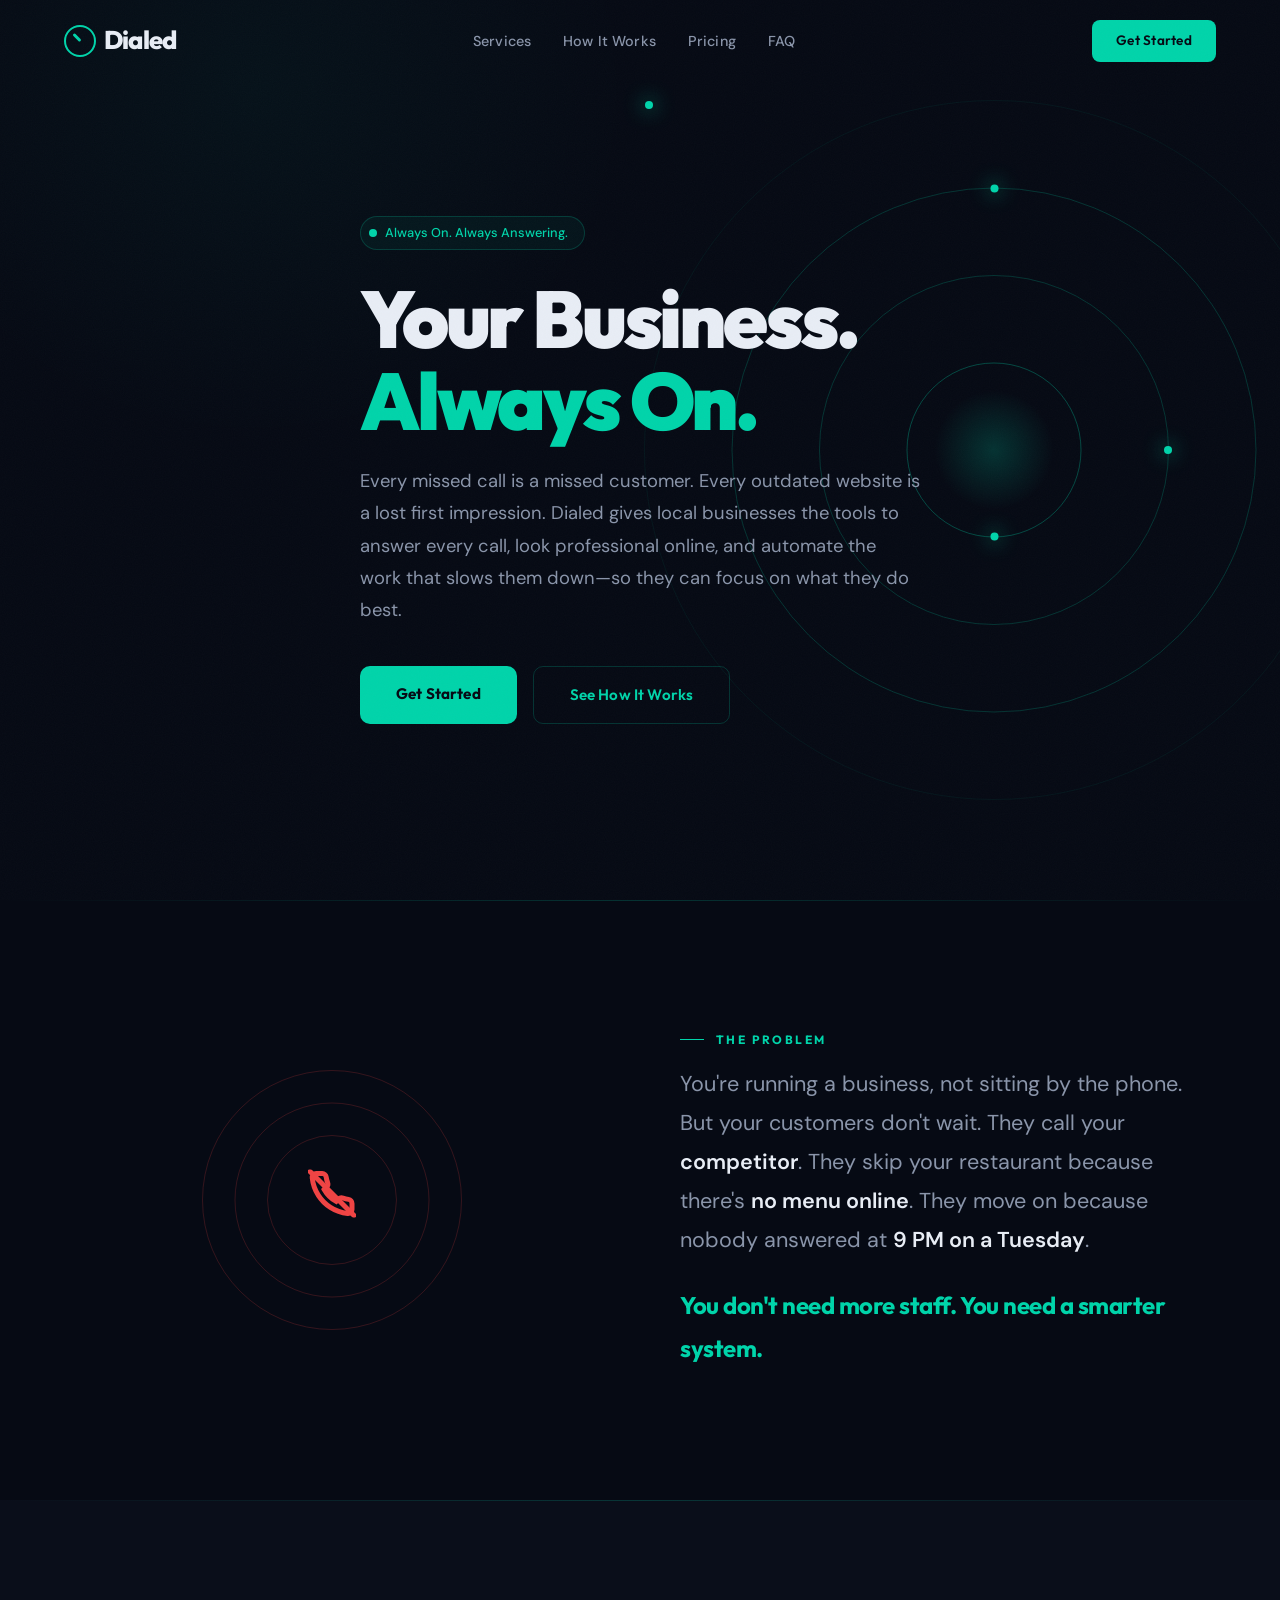
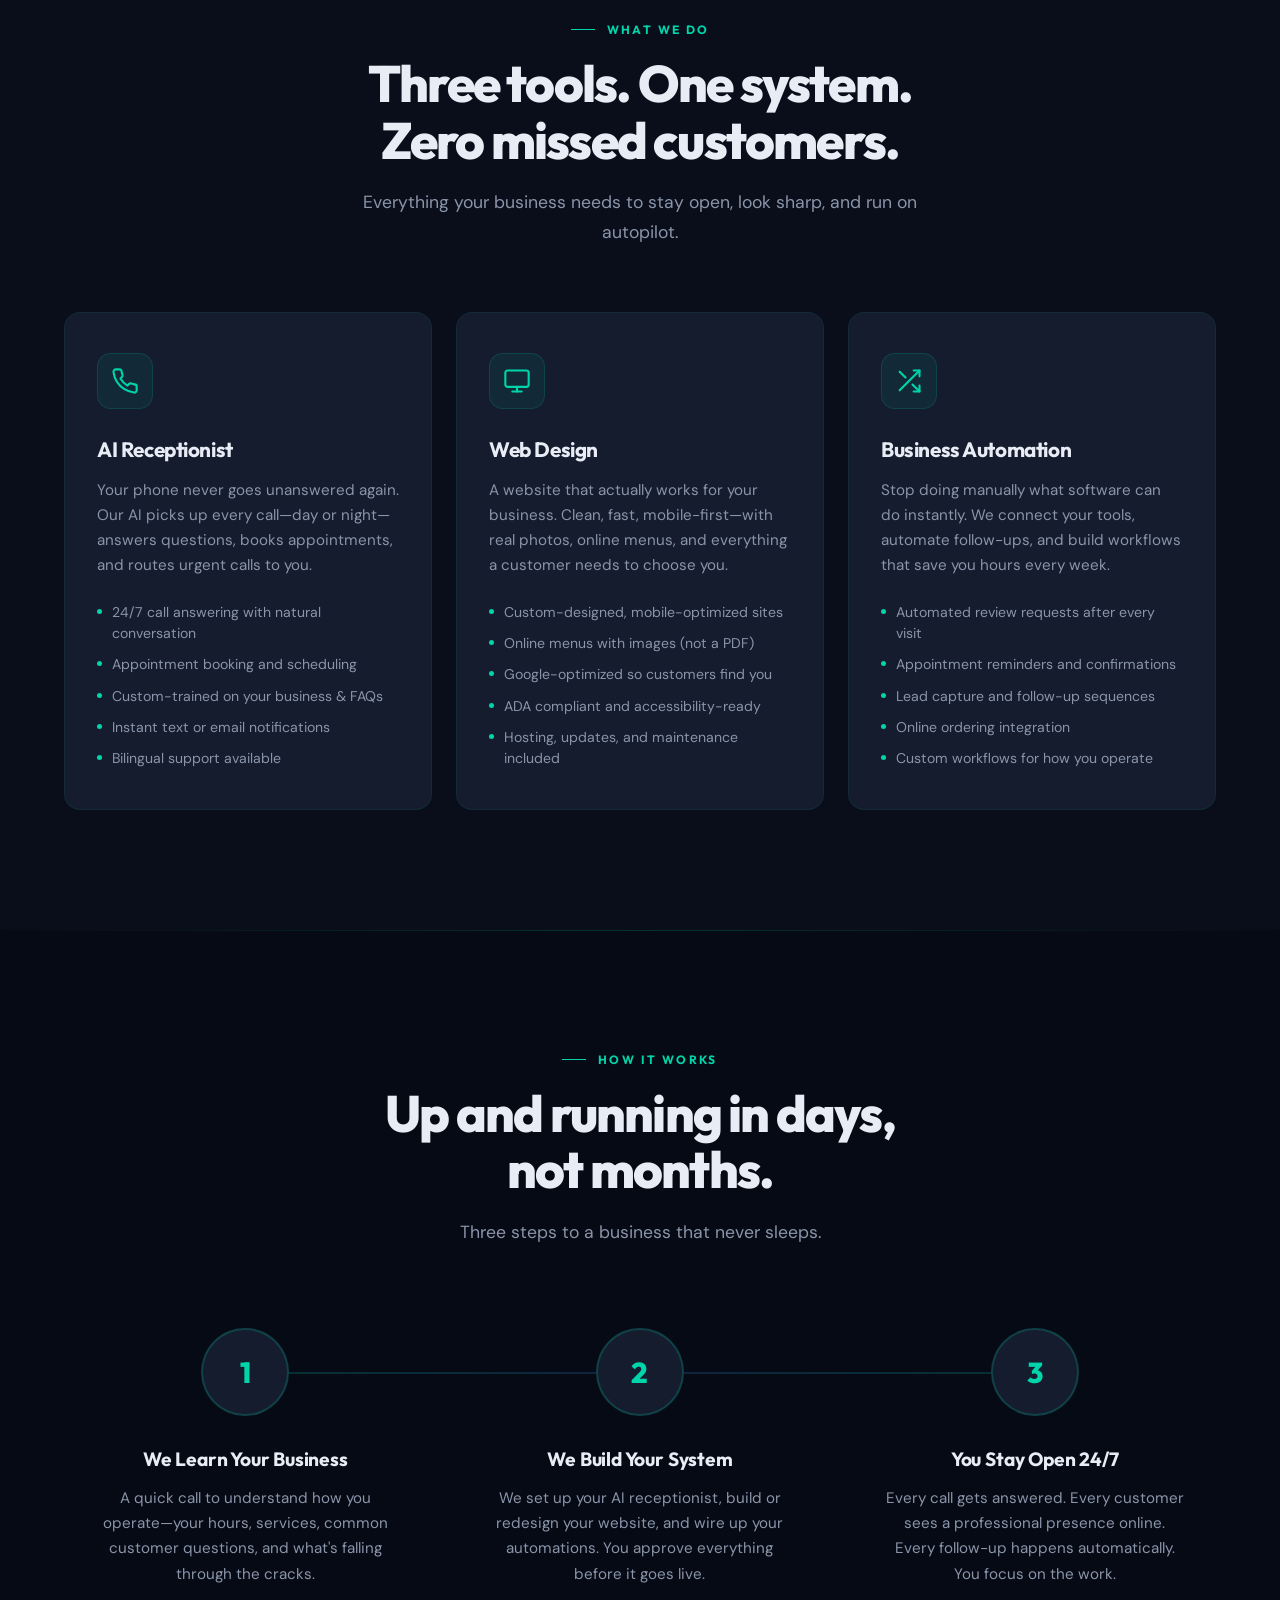
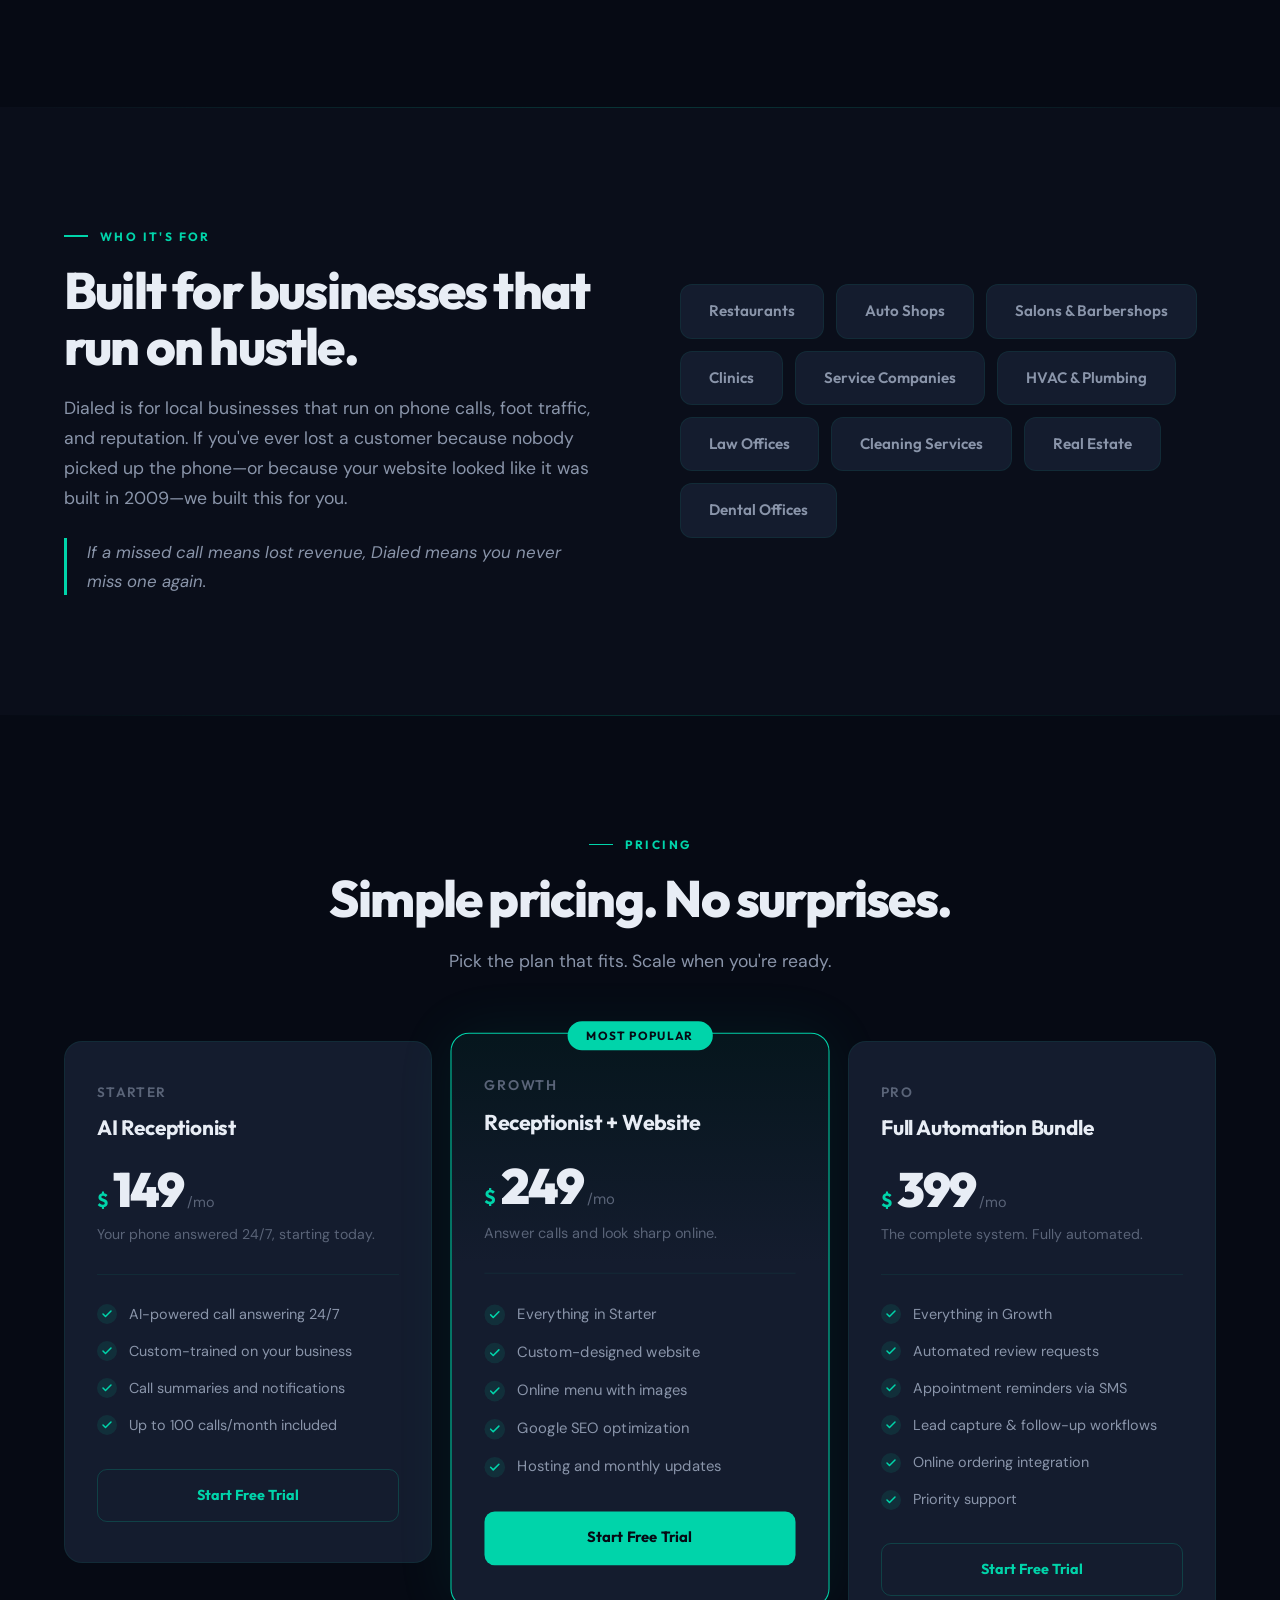
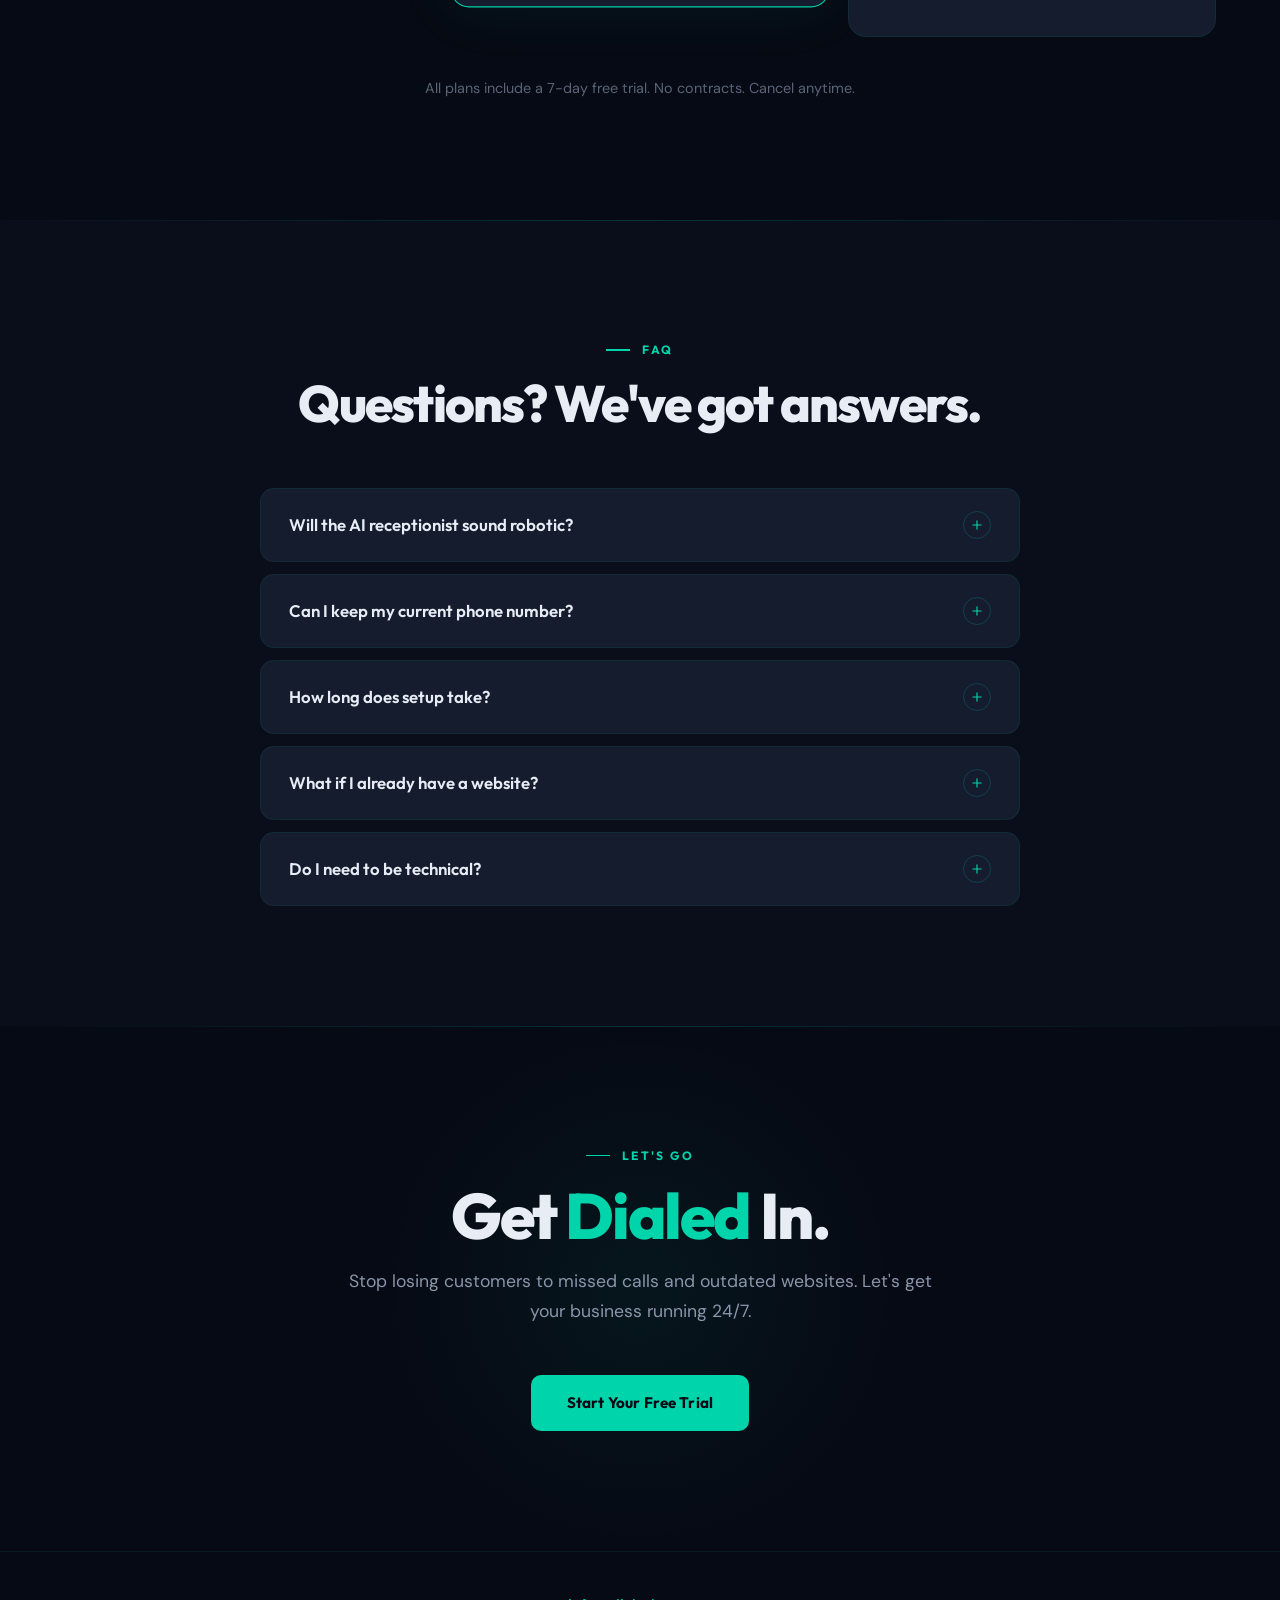
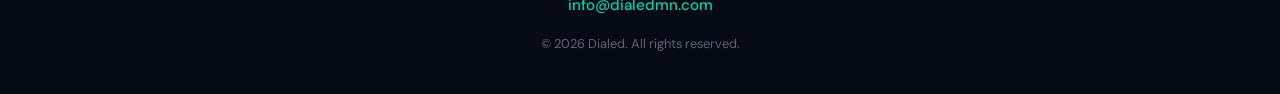
==== index.html @ d4a47b6f "Initial commit: Dialed website" ====
<!DOCTYPE html>
<html lang="en">
<head>
<meta charset="UTF-8">
<meta name="viewport" content="width=device-width, initial-scale=1.0">
<title>Dialed — Your Business. Always On.</title>
<meta name="description" content="Dialed gives local businesses AI receptionists, custom websites, and automation tools so they never miss a customer again.">
<link rel="preconnect" href="https://fonts.googleapis.com">
<link rel="preconnect" href="https://fonts.gstatic.com" crossorigin>
<link href="https://fonts.googleapis.com/css2?family=Outfit:wght@300;400;500;600;700;800;900&family=DM+Sans:ital,wght@0,300;0,400;0,500;0,600;0,700;1,400&display=swap" rel="stylesheet">
<link rel="stylesheet" href="styles.css">
</head>
<body>

<!-- ═══ NAVIGATION ═══ -->
<nav class="nav" id="nav">
  <div class="nav-inner">
    <a href="#" class="nav-logo">
      <span class="dial-icon"></span>
      Dialed
    </a>
    <ul class="nav-links">
      <li><a href="#services">Services</a></li>
      <li><a href="#how">How It Works</a></li>
      <li><a href="#pricing">Pricing</a></li>
      <li><a href="#faq">FAQ</a></li>
    </ul>
    <a href="#cta" class="nav-cta">Get Started</a>
    <button class="nav-hamburger" id="hamburger" aria-label="Toggle menu">
      <span></span><span></span><span></span>
    </button>
  </div>
</nav>

<!-- Mobile Nav -->
<div class="mobile-nav" id="mobileNav">
  <a href="#services" class="mobile-nav-link">Services</a>
  <a href="#how" class="mobile-nav-link">How It Works</a>
  <a href="#pricing" class="mobile-nav-link">Pricing</a>
  <a href="#faq" class="mobile-nav-link">FAQ</a>
  <a href="#cta" class="btn-primary" style="margin-top: 12px;">Get Started</a>
</div>

<!-- ═══ HERO ═══ -->
<section class="hero" id="hero">
  <div class="hero-dial" aria-hidden="true">
    <div class="ring"><div class="ring-dot"></div></div>
    <div class="ring"><div class="ring-dot"></div></div>
    <div class="ring"><div class="ring-dot"></div></div>
    <div class="ring"><div class="ring-dot"></div></div>
    <div class="center-glow"></div>
  </div>
  <div class="container">
    <div class="hero-content">
      <div class="hero-badge">
        <span class="pulse"></span>
        Always On. Always Answering.
      </div>
      <h1>
        <span class="line">Your Business.</span>
        <span class="line"><span class="accent">Always On.</span></span>
      </h1>
      <p class="hero-text">
        Every missed call is a missed customer. Every outdated website is a lost first impression. Dialed gives local businesses the tools to answer every call, look professional online, and automate the work that slows them down&mdash;so they can focus on what they do best.
      </p>
      <div class="hero-ctas">
        <a href="#cta" class="btn-primary">Get Started</a>
        <a href="#how" class="btn-secondary">See How It Works</a>
      </div>
    </div>
  </div>
</section>

<!-- ═══ THE PROBLEM ═══ -->
<section class="problem" id="problem">
  <div class="container">
    <div class="problem-inner">
      <div class="problem-visual reveal">
        <div class="missed-call-graphic">
          <div class="phone-ring"></div>
          <div class="phone-ring"></div>
          <div class="phone-ring"></div>
          <div class="center-x">
            <svg width="48" height="48" viewBox="0 0 24 24" fill="none" stroke="#ef4444" stroke-width="2.5" stroke-linecap="round">
              <path d="M22 16.92v3a2 2 0 01-2.18 2 19.79 19.79 0 01-8.63-3.07 19.5 19.5 0 01-6-6 19.79 19.79 0 01-3.07-8.67A2 2 0 014.11 2h3a2 2 0 012 1.72c.127.96.361 1.903.7 2.81a2 2 0 01-.45 2.11L8.09 9.91a16 16 0 006 6l1.27-1.27a2 2 0 012.11-.45c.907.339 1.85.573 2.81.7A2 2 0 0122 16.92z"/>
              <line x1="1" y1="1" x2="23" y2="23" stroke="#ef4444" stroke-width="2.5"/>
            </svg>
          </div>
        </div>
      </div>
      <div class="reveal reveal-delay-1">
        <span class="section-label">The Problem</span>
        <p class="problem-text">
          You're running a business, not sitting by the phone. But your customers don't wait. They call your <strong>competitor</strong>. They skip your restaurant because there's <strong>no menu online</strong>. They move on because nobody answered at <strong>9 PM on a Tuesday</strong>.
          <span class="problem-punchline">You don't need more staff. You need a smarter system.</span>
        </p>
      </div>
    </div>
  </div>
</section>

<!-- ═══ WHAT WE DO ═══ -->
<section class="services" id="services">
  <div class="container">
    <div class="services-header reveal">
      <span class="section-label" style="justify-content:center;">What We Do</span>
      <h2 class="section-title">Three tools. One system.<br>Zero missed customers.</h2>
      <p class="section-subtitle">Everything your business needs to stay open, look sharp, and run on autopilot.</p>
    </div>
    <div class="services-grid">
      <!-- AI Receptionist -->
      <div class="service-card reveal reveal-delay-1">
        <div class="service-icon">
          <svg width="28" height="28" viewBox="0 0 24 24" fill="none" stroke="var(--accent)" stroke-width="1.8" stroke-linecap="round" stroke-linejoin="round">
            <path d="M22 16.92v3a2 2 0 01-2.18 2 19.79 19.79 0 01-8.63-3.07 19.5 19.5 0 01-6-6 19.79 19.79 0 01-3.07-8.67A2 2 0 014.11 2h3a2 2 0 012 1.72c.127.96.361 1.903.7 2.81a2 2 0 01-.45 2.11L8.09 9.91a16 16 0 006 6l1.27-1.27a2 2 0 012.11-.45c.907.339 1.85.573 2.81.7A2 2 0 0122 16.92z"/>
          </svg>
        </div>
        <h3>AI Receptionist</h3>
        <p>Your phone never goes unanswered again. Our AI picks up every call&mdash;day or night&mdash;answers questions, books appointments, and routes urgent calls to you.</p>
        <ul class="service-features">
          <li>24/7 call answering with natural conversation</li>
          <li>Appointment booking and scheduling</li>
          <li>Custom-trained on your business &amp; FAQs</li>
          <li>Instant text or email notifications</li>
          <li>Bilingual support available</li>
        </ul>
      </div>
      <!-- Web Design -->
      <div class="service-card reveal reveal-delay-2">
        <div class="service-icon">
          <svg width="28" height="28" viewBox="0 0 24 24" fill="none" stroke="var(--accent)" stroke-width="1.8" stroke-linecap="round" stroke-linejoin="round">
            <rect x="2" y="3" width="20" height="14" rx="2" ry="2"/><line x1="8" y1="21" x2="16" y2="21"/><line x1="12" y1="17" x2="12" y2="21"/>
          </svg>
        </div>
        <h3>Web Design</h3>
        <p>A website that actually works for your business. Clean, fast, mobile-first&mdash;with real photos, online menus, and everything a customer needs to choose you.</p>
        <ul class="service-features">
          <li>Custom-designed, mobile-optimized sites</li>
          <li>Online menus with images (not a PDF)</li>
          <li>Google-optimized so customers find you</li>
          <li>ADA compliant and accessibility-ready</li>
          <li>Hosting, updates, and maintenance included</li>
        </ul>
      </div>
      <!-- Business Automation -->
      <div class="service-card reveal reveal-delay-3">
        <div class="service-icon">
          <svg width="28" height="28" viewBox="0 0 24 24" fill="none" stroke="var(--accent)" stroke-width="1.8" stroke-linecap="round" stroke-linejoin="round">
            <polyline points="16 3 21 3 21 8"/><line x1="4" y1="20" x2="21" y2="3"/><polyline points="21 16 21 21 16 21"/><line x1="15" y1="15" x2="21" y2="21"/><line x1="4" y1="4" x2="9" y2="9"/>
          </svg>
        </div>
        <h3>Business Automation</h3>
        <p>Stop doing manually what software can do instantly. We connect your tools, automate follow-ups, and build workflows that save you hours every week.</p>
        <ul class="service-features">
          <li>Automated review requests after every visit</li>
          <li>Appointment reminders and confirmations</li>
          <li>Lead capture and follow-up sequences</li>
          <li>Online ordering integration</li>
          <li>Custom workflows for how you operate</li>
        </ul>
      </div>
    </div>
  </div>
</section>

<!-- ═══ HOW IT WORKS ═══ -->
<section class="how-it-works" id="how">
  <div class="container">
    <div class="how-header reveal">
      <span class="section-label" style="justify-content:center;">How It Works</span>
      <h2 class="section-title">Up and running in days,<br>not months.</h2>
      <p class="section-subtitle">Three steps to a business that never sleeps.</p>
    </div>
    <div class="steps">
      <div class="step reveal reveal-delay-1">
        <div class="step-number">1</div>
        <h3>We Learn Your Business</h3>
        <p>A quick call to understand how you operate&mdash;your hours, services, common customer questions, and what's falling through the cracks.</p>
      </div>
      <div class="step reveal reveal-delay-2">
        <div class="step-number">2</div>
        <h3>We Build Your System</h3>
        <p>We set up your AI receptionist, build or redesign your website, and wire up your automations. You approve everything before it goes live.</p>
      </div>
      <div class="step reveal reveal-delay-3">
        <div class="step-number">3</div>
        <h3>You Stay Open 24/7</h3>
        <p>Every call gets answered. Every customer sees a professional presence online. Every follow-up happens automatically. You focus on the work.</p>
      </div>
    </div>
  </div>
</section>

<!-- ═══ WHO IT'S FOR ═══ -->
<section class="who" id="who">
  <div class="container">
    <div class="who-inner">
      <div class="reveal">
        <span class="section-label">Who It's For</span>
        <h2 class="section-title">Built for businesses that run on hustle.</h2>
        <p class="section-subtitle">
          Dialed is for local businesses that run on phone calls, foot traffic, and reputation. If you've ever lost a customer because nobody picked up the phone&mdash;or because your website looked like it was built in 2009&mdash;we built this for you.
        </p>
        <p class="who-closing">
          If a missed call means lost revenue, Dialed means you never miss one again.
        </p>
      </div>
      <div class="who-tags reveal reveal-delay-2">
        <span class="who-tag">Restaurants</span>
        <span class="who-tag">Auto Shops</span>
        <span class="who-tag">Salons &amp; Barbershops</span>
        <span class="who-tag">Clinics</span>
        <span class="who-tag">Service Companies</span>
        <span class="who-tag">HVAC &amp; Plumbing</span>
        <span class="who-tag">Law Offices</span>
        <span class="who-tag">Cleaning Services</span>
        <span class="who-tag">Real Estate</span>
        <span class="who-tag">Dental Offices</span>
      </div>
    </div>
  </div>
</section>

<!-- ═══ PRICING ═══ -->
<section class="pricing" id="pricing">
  <div class="container">
    <div class="pricing-header reveal">
      <span class="section-label" style="justify-content:center;">Pricing</span>
      <h2 class="section-title">Simple pricing. No surprises.</h2>
      <p class="section-subtitle">Pick the plan that fits. Scale when you're ready.</p>
    </div>
    <div class="pricing-grid">
      <!-- Starter -->
      <div class="pricing-card reveal reveal-delay-1">
        <div class="pricing-tier">Starter</div>
        <div class="pricing-name">AI Receptionist</div>
        <div class="pricing-price">
          <span class="dollar">$</span>
          <span class="amount">149</span>
          <span class="period">/mo</span>
        </div>
        <p class="pricing-desc">Your phone answered 24/7, starting today.</p>
        <ul class="pricing-features">
          <li><span class="check"><svg viewBox="0 0 24 24" fill="none" stroke="var(--accent)" stroke-width="3" stroke-linecap="round" stroke-linejoin="round"><polyline points="20 6 9 17 4 12"/></svg></span>AI-powered call answering 24/7</li>
          <li><span class="check"><svg viewBox="0 0 24 24" fill="none" stroke="var(--accent)" stroke-width="3" stroke-linecap="round" stroke-linejoin="round"><polyline points="20 6 9 17 4 12"/></svg></span>Custom-trained on your business</li>
          <li><span class="check"><svg viewBox="0 0 24 24" fill="none" stroke="var(--accent)" stroke-width="3" stroke-linecap="round" stroke-linejoin="round"><polyline points="20 6 9 17 4 12"/></svg></span>Call summaries and notifications</li>
          <li><span class="check"><svg viewBox="0 0 24 24" fill="none" stroke="var(--accent)" stroke-width="3" stroke-linecap="round" stroke-linejoin="round"><polyline points="20 6 9 17 4 12"/></svg></span>Up to 100 calls/month included</li>
        </ul>
        <a href="#cta" class="pricing-cta">Start Free Trial</a>
      </div>
      <!-- Growth (Featured) -->
      <div class="pricing-card featured reveal reveal-delay-2">
        <div class="pricing-badge">Most Popular</div>
        <div class="pricing-tier">Growth</div>
        <div class="pricing-name">Receptionist + Website</div>
        <div class="pricing-price">
          <span class="dollar">$</span>
          <span class="amount">249</span>
          <span class="period">/mo</span>
        </div>
        <p class="pricing-desc">Answer calls and look sharp online.</p>
        <ul class="pricing-features">
          <li><span class="check"><svg viewBox="0 0 24 24" fill="none" stroke="var(--accent)" stroke-width="3" stroke-linecap="round" stroke-linejoin="round"><polyline points="20 6 9 17 4 12"/></svg></span>Everything in Starter</li>
          <li><span class="check"><svg viewBox="0 0 24 24" fill="none" stroke="var(--accent)" stroke-width="3" stroke-linecap="round" stroke-linejoin="round"><polyline points="20 6 9 17 4 12"/></svg></span>Custom-designed website</li>
          <li><span class="check"><svg viewBox="0 0 24 24" fill="none" stroke="var(--accent)" stroke-width="3" stroke-linecap="round" stroke-linejoin="round"><polyline points="20 6 9 17 4 12"/></svg></span>Online menu with images</li>
          <li><span class="check"><svg viewBox="0 0 24 24" fill="none" stroke="var(--accent)" stroke-width="3" stroke-linecap="round" stroke-linejoin="round"><polyline points="20 6 9 17 4 12"/></svg></span>Google SEO optimization</li>
          <li><span class="check"><svg viewBox="0 0 24 24" fill="none" stroke="var(--accent)" stroke-width="3" stroke-linecap="round" stroke-linejoin="round"><polyline points="20 6 9 17 4 12"/></svg></span>Hosting and monthly updates</li>
        </ul>
        <a href="#cta" class="pricing-cta">Start Free Trial</a>
      </div>
      <!-- Pro -->
      <div class="pricing-card reveal reveal-delay-3">
        <div class="pricing-tier">Pro</div>
        <div class="pricing-name">Full Automation Bundle</div>
        <div class="pricing-price">
          <span class="dollar">$</span>
          <span class="amount">399</span>
          <span class="period">/mo</span>
        </div>
        <p class="pricing-desc">The complete system. Fully automated.</p>
        <ul class="pricing-features">
          <li><span class="check"><svg viewBox="0 0 24 24" fill="none" stroke="var(--accent)" stroke-width="3" stroke-linecap="round" stroke-linejoin="round"><polyline points="20 6 9 17 4 12"/></svg></span>Everything in Growth</li>
          <li><span class="check"><svg viewBox="0 0 24 24" fill="none" stroke="var(--accent)" stroke-width="3" stroke-linecap="round" stroke-linejoin="round"><polyline points="20 6 9 17 4 12"/></svg></span>Automated review requests</li>
          <li><span class="check"><svg viewBox="0 0 24 24" fill="none" stroke="var(--accent)" stroke-width="3" stroke-linecap="round" stroke-linejoin="round"><polyline points="20 6 9 17 4 12"/></svg></span>Appointment reminders via SMS</li>
          <li><span class="check"><svg viewBox="0 0 24 24" fill="none" stroke="var(--accent)" stroke-width="3" stroke-linecap="round" stroke-linejoin="round"><polyline points="20 6 9 17 4 12"/></svg></span>Lead capture &amp; follow-up workflows</li>
          <li><span class="check"><svg viewBox="0 0 24 24" fill="none" stroke="var(--accent)" stroke-width="3" stroke-linecap="round" stroke-linejoin="round"><polyline points="20 6 9 17 4 12"/></svg></span>Online ordering integration</li>
          <li><span class="check"><svg viewBox="0 0 24 24" fill="none" stroke="var(--accent)" stroke-width="3" stroke-linecap="round" stroke-linejoin="round"><polyline points="20 6 9 17 4 12"/></svg></span>Priority support</li>
        </ul>
        <a href="#cta" class="pricing-cta">Start Free Trial</a>
      </div>
    </div>
    <p class="pricing-note reveal">All plans include a 7-day free trial. No contracts. Cancel anytime.</p>
  </div>
</section>

<!-- ═══ FAQ ═══ -->
<section class="faq" id="faq">
  <div class="container">
    <div class="faq-header reveal">
      <span class="section-label" style="justify-content:center;">FAQ</span>
      <h2 class="section-title">Questions? We've got answers.</h2>
    </div>
    <div class="faq-list">
      <div class="faq-item reveal reveal-delay-1">
        <button class="faq-question">
          Will the AI receptionist sound robotic?
          <span class="faq-icon"><svg viewBox="0 0 24 24" fill="none" stroke="var(--accent)" stroke-width="2" stroke-linecap="round"><line x1="12" y1="5" x2="12" y2="19"/><line x1="5" y1="12" x2="19" y2="12"/></svg></span>
        </button>
        <div class="faq-answer"><div class="faq-answer-inner">No. It handles natural conversation, understands context, and responds like a real person. Most callers won't know the difference.</div></div>
      </div>
      <div class="faq-item reveal reveal-delay-2">
        <button class="faq-question">
          Can I keep my current phone number?
          <span class="faq-icon"><svg viewBox="0 0 24 24" fill="none" stroke="var(--accent)" stroke-width="2" stroke-linecap="round"><line x1="12" y1="5" x2="12" y2="19"/><line x1="5" y1="12" x2="19" y2="12"/></svg></span>
        </button>
        <div class="faq-answer"><div class="faq-answer-inner">Yes. We forward your existing number to the AI receptionist. No need to change anything your customers already know.</div></div>
      </div>
      <div class="faq-item reveal reveal-delay-3">
        <button class="faq-question">
          How long does setup take?
          <span class="faq-icon"><svg viewBox="0 0 24 24" fill="none" stroke="var(--accent)" stroke-width="2" stroke-linecap="round"><line x1="12" y1="5" x2="12" y2="19"/><line x1="5" y1="12" x2="19" y2="12"/></svg></span>
        </button>
        <div class="faq-answer"><div class="faq-answer-inner">Most businesses are fully live within 48 hours. Websites take 5&ndash;7 business days depending on complexity.</div></div>
      </div>
      <div class="faq-item reveal reveal-delay-4">
        <button class="faq-question">
          What if I already have a website?
          <span class="faq-icon"><svg viewBox="0 0 24 24" fill="none" stroke="var(--accent)" stroke-width="2" stroke-linecap="round"><line x1="12" y1="5" x2="12" y2="19"/><line x1="5" y1="12" x2="19" y2="12"/></svg></span>
        </button>
        <div class="faq-answer"><div class="faq-answer-inner">We can redesign it or work with what you have. If your current site is doing the job, we'll focus on the receptionist and automation instead.</div></div>
      </div>
      <div class="faq-item reveal reveal-delay-4">
        <button class="faq-question">
          Do I need to be technical?
          <span class="faq-icon"><svg viewBox="0 0 24 24" fill="none" stroke="var(--accent)" stroke-width="2" stroke-linecap="round"><line x1="12" y1="5" x2="12" y2="19"/><line x1="5" y1="12" x2="19" y2="12"/></svg></span>
        </button>
        <div class="faq-answer"><div class="faq-answer-inner">Not at all. We handle everything. You just tell us how your business runs and we build the system around it.</div></div>
      </div>
    </div>
  </div>
</section>

<!-- ═══ FINAL CTA ═══ -->
<section class="final-cta" id="cta">
  <div class="final-cta-glow" aria-hidden="true"></div>
  <div class="container" style="position:relative;z-index:2;">
    <div class="reveal">
      <span class="section-label" style="justify-content:center;">Let's Go</span>
      <h2 class="section-title">Get <span style="color:var(--accent)">Dialed</span> In.</h2>
      <p class="section-subtitle">Stop losing customers to missed calls and outdated websites. Let's get your business running 24/7.</p>
      <a href="mailto:info@dialedmn.com" class="btn-primary" style="display:inline-flex;margin-top:8px;">Start Your Free Trial</a>
    </div>
  </div>
</section>

<!-- ═══ FOOTER ═══ -->
<footer class="footer">
  <div class="container">
    <div class="footer-inner">
      <div class="footer-email"><a href="mailto:info@dialedmn.com">info@dialedmn.com</a></div>
      <p class="footer-copy">&copy; 2026 Dialed. All rights reserved.</p>
    </div>
  </div>
</footer>

<script src="script.js"></script>
</body>
</html>
---- styles.css ----
/* ═══════════════════════════════════════════════
   CSS CUSTOM PROPERTIES
   ═══════════════════════════════════════════════ */
:root {
  --bg-deep: #060a14;
  --bg-primary: #0a0e1a;
  --bg-secondary: #111827;
  --bg-card: #141c2e;
  --bg-card-hover: #1a2540;
  --border-subtle: rgba(0, 212, 170, 0.08);
  --border-accent: rgba(0, 212, 170, 0.2);
  --accent: #00d4aa;
  --accent-bright: #00ffcc;
  --accent-dim: #009e7e;
  --accent-blue: #3b82f6;
  --accent-glow: rgba(0, 212, 170, 0.15);
  --text-primary: #e8edf5;
  --text-secondary: #8a95aa;
  --text-muted: #5a6478;
  --font-display: 'Outfit', sans-serif;
  --font-body: 'DM Sans', sans-serif;
  --ease-out-expo: cubic-bezier(0.16, 1, 0.3, 1);
  --ease-spring: cubic-bezier(0.34, 1.56, 0.64, 1);
}

/* ═══════════════════════════════════════════════
   RESET & BASE
   ═══════════════════════════════════════════════ */
*, *::before, *::after { margin: 0; padding: 0; box-sizing: border-box; }

html {
  scroll-behavior: smooth;
  font-size: 16px;
  -webkit-font-smoothing: antialiased;
  -moz-osx-font-smoothing: grayscale;
}

body {
  font-family: var(--font-body);
  background: var(--bg-deep);
  color: var(--text-primary);
  overflow-x: hidden;
  line-height: 1.6;
}

::selection {
  background: var(--accent);
  color: var(--bg-deep);
}

a { color: inherit; text-decoration: none; }
button { font-family: inherit; cursor: pointer; border: none; background: none; }
img { max-width: 100%; display: block; }

/* ═══════════════════════════════════════════════
   GLOBAL NOISE OVERLAY
   ═══════════════════════════════════════════════ */
body::before {
  content: '';
  position: fixed;
  inset: 0;
  z-index: 9999;
  pointer-events: none;
  opacity: 0.025;
  background-image: url("data:image/svg+xml,%3Csvg viewBox='0 0 256 256' xmlns='http://www.w3.org/2000/svg'%3E%3Cfilter id='noise'%3E%3CfeTurbulence type='fractalNoise' baseFrequency='0.9' numOctaves='4' stitchTiles='stitch'/%3E%3C/filter%3E%3Crect width='100%25' height='100%25' filter='url(%23noise)'/%3E%3C/svg%3E");
  background-repeat: repeat;
  background-size: 256px;
}

/* ═══════════════════════════════════════════════
   REVEAL ANIMATIONS
   ═══════════════════════════════════════════════ */
.reveal {
  opacity: 0;
  transform: translateY(40px);
  transition: opacity 0.8s var(--ease-out-expo), transform 0.8s var(--ease-out-expo);
}
.reveal.visible {
  opacity: 1;
  transform: translateY(0);
}
.reveal-delay-1 { transition-delay: 0.1s; }
.reveal-delay-2 { transition-delay: 0.2s; }
.reveal-delay-3 { transition-delay: 0.3s; }
.reveal-delay-4 { transition-delay: 0.4s; }

/* ═══════════════════════════════════════════════
   CONTAINER
   ═══════════════════════════════════════════════ */
.container {
  max-width: 1200px;
  margin: 0 auto;
  padding: 0 24px;
}

/* ═══════════════════════════════════════════════
   NAVIGATION
   ═══════════════════════════════════════════════ */
.nav {
  position: fixed;
  top: 0;
  left: 0;
  right: 0;
  z-index: 1000;
  padding: 20px 0;
  transition: all 0.4s var(--ease-out-expo);
  background: transparent;
}
.nav.scrolled {
  padding: 12px 0;
  background: rgba(6, 10, 20, 0.85);
  backdrop-filter: blur(20px) saturate(1.5);
  -webkit-backdrop-filter: blur(20px) saturate(1.5);
  border-bottom: 1px solid var(--border-subtle);
}
.nav-inner {
  max-width: 1200px;
  margin: 0 auto;
  padding: 0 24px;
  display: flex;
  align-items: center;
  justify-content: space-between;
}
.nav-logo {
  font-family: var(--font-display);
  font-weight: 800;
  font-size: 1.6rem;
  letter-spacing: -0.03em;
  color: var(--text-primary);
  display: flex;
  align-items: center;
  gap: 8px;
}
.nav-logo .dial-icon {
  width: 32px;
  height: 32px;
  border-radius: 50%;
  border: 2.5px solid var(--accent);
  position: relative;
  display: flex;
  align-items: center;
  justify-content: center;
}
.nav-logo .dial-icon::after {
  content: '';
  width: 3px;
  height: 10px;
  background: var(--accent);
  border-radius: 2px;
  transform-origin: bottom center;
  transform: rotate(-45deg);
  position: absolute;
  bottom: 50%;
}
.nav-links {
  display: flex;
  align-items: center;
  gap: 32px;
  list-style: none;
}
.nav-links a {
  font-family: var(--font-body);
  font-size: 0.9rem;
  font-weight: 500;
  color: var(--text-secondary);
  transition: color 0.3s;
  letter-spacing: 0.01em;
}
.nav-links a:hover { color: var(--accent); }
.nav-cta {
  font-family: var(--font-display);
  font-weight: 600;
  font-size: 0.85rem;
  padding: 10px 24px;
  background: var(--accent);
  color: var(--bg-deep);
  border-radius: 8px;
  letter-spacing: 0.02em;
  transition: all 0.3s var(--ease-out-expo);
}
.nav-cta:hover {
  background: var(--accent-bright);
  box-shadow: 0 0 30px rgba(0, 212, 170, 0.3);
  transform: translateY(-1px);
}

/* Hamburger */
.nav-hamburger {
  display: none;
  flex-direction: column;
  gap: 5px;
  width: 28px;
  padding: 4px 0;
  z-index: 1001;
}
.nav-hamburger span {
  display: block;
  height: 2px;
  background: var(--text-primary);
  border-radius: 2px;
  transition: all 0.3s var(--ease-out-expo);
}
.nav-hamburger.open span:nth-child(1) { transform: rotate(45deg) translate(5px, 5px); }
.nav-hamburger.open span:nth-child(2) { opacity: 0; }
.nav-hamburger.open span:nth-child(3) { transform: rotate(-45deg) translate(5px, -5px); }

/* Mobile Nav Overlay */
.mobile-nav {
  display: none;
  position: fixed;
  inset: 0;
  background: rgba(6, 10, 20, 0.97);
  backdrop-filter: blur(30px);
  z-index: 999;
  flex-direction: column;
  align-items: center;
  justify-content: center;
  gap: 28px;
  opacity: 0;
  pointer-events: none;
  transition: opacity 0.4s var(--ease-out-expo);
}
.mobile-nav.open { opacity: 1; pointer-events: all; }
.mobile-nav a {
  font-family: var(--font-display);
  font-size: 1.5rem;
  font-weight: 600;
  color: var(--text-secondary);
  transition: color 0.3s;
}
.mobile-nav a:hover { color: var(--accent); }

/* ═══════════════════════════════════════════════
   SECTION SHARED STYLES
   ═══════════════════════════════════════════════ */
section { position: relative; }
.section-label {
  font-family: var(--font-display);
  font-size: 0.75rem;
  font-weight: 700;
  text-transform: uppercase;
  letter-spacing: 0.2em;
  color: var(--accent);
  margin-bottom: 16px;
  display: flex;
  align-items: center;
  gap: 12px;
}
.section-label::before {
  content: '';
  width: 24px;
  height: 1.5px;
  background: var(--accent);
  display: block;
}
.section-title {
  font-family: var(--font-display);
  font-weight: 800;
  font-size: clamp(2rem, 5vw, 3.2rem);
  line-height: 1.1;
  letter-spacing: -0.035em;
  color: var(--text-primary);
  margin-bottom: 20px;
}
.section-subtitle {
  font-size: 1.1rem;
  color: var(--text-secondary);
  max-width: 600px;
  line-height: 1.7;
}

/* ═══════════════════════════════════════════════
   HERO
   ═══════════════════════════════════════════════ */
.hero {
  min-height: 100vh;
  display: flex;
  align-items: center;
  position: relative;
  overflow: hidden;
  padding: 120px 0 80px;
}

/* Radial dial background graphic */
.hero-dial {
  position: absolute;
  right: -5%;
  top: 50%;
  transform: translateY(-50%);
  width: 700px;
  height: 700px;
  pointer-events: none;
}
.hero-dial .ring {
  position: absolute;
  border-radius: 50%;
  border: 1px solid var(--border-accent);
  top: 50%;
  left: 50%;
  transform: translate(-50%, -50%);
  animation: dial-rotate 40s linear infinite;
}
.hero-dial .ring:nth-child(1) { width: 100%; height: 100%; animation-duration: 60s; border-color: rgba(0, 212, 170, 0.06); }
.hero-dial .ring:nth-child(2) { width: 75%; height: 75%; animation-duration: 45s; animation-direction: reverse; }
.hero-dial .ring:nth-child(3) { width: 50%; height: 50%; animation-duration: 30s; }
.hero-dial .ring:nth-child(4) { width: 25%; height: 25%; animation-duration: 20s; animation-direction: reverse; border-color: rgba(0, 212, 170, 0.3); }
.hero-dial .ring-dot {
  position: absolute;
  width: 8px;
  height: 8px;
  background: var(--accent);
  border-radius: 50%;
  box-shadow: 0 0 20px var(--accent), 0 0 60px rgba(0, 212, 170, 0.3);
}
.hero-dial .ring:nth-child(2) .ring-dot { top: 0; left: 50%; transform: translate(-50%, -50%); }
.hero-dial .ring:nth-child(3) .ring-dot { top: 50%; right: 0; transform: translate(50%, -50%); }
.hero-dial .ring:nth-child(4) .ring-dot { bottom: 0; left: 50%; transform: translate(-50%, 50%); }
.hero-dial .center-glow {
  position: absolute;
  top: 50%;
  left: 50%;
  transform: translate(-50%, -50%);
  width: 120px;
  height: 120px;
  border-radius: 50%;
  background: radial-gradient(circle, rgba(0, 212, 170, 0.2) 0%, transparent 70%);
  animation: pulse-glow 3s ease-in-out infinite;
}
@keyframes dial-rotate { to { transform: translate(-50%, -50%) rotate(360deg); } }
@keyframes pulse-glow {
  0%, 100% { opacity: 0.6; transform: translate(-50%, -50%) scale(1); }
  50% { opacity: 1; transform: translate(-50%, -50%) scale(1.3); }
}

/* Hero ambient gradient */
.hero::before {
  content: '';
  position: absolute;
  top: -30%;
  left: -10%;
  width: 60%;
  height: 80%;
  background: radial-gradient(ellipse, rgba(0, 212, 170, 0.04) 0%, transparent 70%);
  pointer-events: none;
}

.hero-content {
  position: relative;
  z-index: 2;
  max-width: 680px;
}
.hero-badge {
  display: inline-flex;
  align-items: center;
  gap: 8px;
  padding: 6px 16px 6px 8px;
  border-radius: 100px;
  border: 1px solid var(--border-accent);
  background: rgba(0, 212, 170, 0.05);
  font-family: var(--font-body);
  font-size: 0.8rem;
  font-weight: 500;
  color: var(--accent);
  margin-bottom: 28px;
  animation: fadeInDown 0.8s var(--ease-out-expo);
}
.hero-badge .pulse {
  width: 8px;
  height: 8px;
  background: var(--accent);
  border-radius: 50%;
  animation: badge-pulse 2s ease-in-out infinite;
}
@keyframes badge-pulse {
  0%, 100% { box-shadow: 0 0 0 0 rgba(0, 212, 170, 0.4); }
  50% { box-shadow: 0 0 0 6px rgba(0, 212, 170, 0); }
}
@keyframes fadeInDown {
  from { opacity: 0; transform: translateY(-20px); }
  to { opacity: 1; transform: translateY(0); }
}

.hero h1 {
  font-family: var(--font-display);
  font-weight: 900;
  font-size: clamp(3rem, 7vw, 5rem);
  line-height: 1.02;
  letter-spacing: -0.04em;
  margin-bottom: 24px;
  animation: fadeInUp 0.8s 0.1s var(--ease-out-expo) both;
}
.hero h1 .accent { color: var(--accent); }
.hero h1 .line { display: block; }

.hero-text {
  font-size: 1.15rem;
  color: var(--text-secondary);
  line-height: 1.75;
  max-width: 560px;
  margin-bottom: 40px;
  animation: fadeInUp 0.8s 0.25s var(--ease-out-expo) both;
}

.hero-ctas {
  display: flex;
  gap: 16px;
  flex-wrap: wrap;
  animation: fadeInUp 0.8s 0.4s var(--ease-out-expo) both;
}
@keyframes fadeInUp {
  from { opacity: 0; transform: translateY(30px); }
  to { opacity: 1; transform: translateY(0); }
}

.btn-primary {
  font-family: var(--font-display);
  font-weight: 700;
  font-size: 0.95rem;
  padding: 16px 36px;
  background: var(--accent);
  color: var(--bg-deep);
  border-radius: 10px;
  letter-spacing: 0.01em;
  transition: all 0.3s var(--ease-out-expo);
  position: relative;
  overflow: hidden;
}
.btn-primary::before {
  content: '';
  position: absolute;
  inset: 0;
  background: linear-gradient(135deg, transparent 40%, rgba(255,255,255,0.2) 50%, transparent 60%);
  transform: translateX(-100%);
  transition: transform 0.6s var(--ease-out-expo);
}
.btn-primary:hover::before { transform: translateX(100%); }
.btn-primary:hover {
  background: var(--accent-bright);
  box-shadow: 0 8px 40px rgba(0, 212, 170, 0.3), 0 0 80px rgba(0, 212, 170, 0.1);
  transform: translateY(-2px);
}

.btn-secondary {
  font-family: var(--font-display);
  font-weight: 600;
  font-size: 0.95rem;
  padding: 16px 36px;
  border: 1.5px solid var(--border-accent);
  color: var(--accent);
  border-radius: 10px;
  letter-spacing: 0.01em;
  transition: all 0.3s var(--ease-out-expo);
  background: transparent;
}
.btn-secondary:hover {
  background: rgba(0, 212, 170, 0.08);
  border-color: var(--accent);
  box-shadow: 0 0 30px rgba(0, 212, 170, 0.1);
}

/* ═══════════════════════════════════════════════
   PROBLEM SECTION
   ═══════════════════════════════════════════════ */
.problem {
  padding: 120px 0;
  position: relative;
}
.problem::before {
  content: '';
  position: absolute;
  top: 0;
  left: 0;
  right: 0;
  height: 1px;
  background: linear-gradient(90deg, transparent, var(--border-accent), transparent);
}
.problem-inner {
  display: grid;
  grid-template-columns: 1fr 1fr;
  gap: 80px;
  align-items: center;
}
.problem-visual {
  position: relative;
  display: flex;
  align-items: center;
  justify-content: center;
  min-height: 360px;
}
.missed-call-graphic {
  position: relative;
  width: 260px;
  height: 260px;
}
.missed-call-graphic .phone-ring {
  position: absolute;
  border-radius: 50%;
  border: 1.5px solid rgba(239, 68, 68, 0.2);
  top: 50%;
  left: 50%;
  transform: translate(-50%, -50%);
  animation: ring-expand 3s ease-out infinite;
}
.missed-call-graphic .phone-ring:nth-child(1) { width: 100%; height: 100%; animation-delay: 0s; }
.missed-call-graphic .phone-ring:nth-child(2) { width: 75%; height: 75%; animation-delay: 0.5s; }
.missed-call-graphic .phone-ring:nth-child(3) { width: 50%; height: 50%; animation-delay: 1s; }
@keyframes ring-expand {
  0% { opacity: 0.6; transform: translate(-50%, -50%) scale(0.8); }
  100% { opacity: 0; transform: translate(-50%, -50%) scale(1.3); }
}
.missed-call-graphic .center-x {
  position: absolute;
  top: 50%;
  left: 50%;
  transform: translate(-50%, -50%);
  font-family: var(--font-display);
  font-size: 3rem;
  font-weight: 800;
  color: #ef4444;
  text-shadow: 0 0 40px rgba(239, 68, 68, 0.4);
}
.problem-text {
  font-size: 1.35rem;
  line-height: 1.8;
  color: var(--text-secondary);
  font-weight: 400;
}
.problem-text strong {
  color: var(--text-primary);
  font-weight: 600;
}
.problem-punchline {
  display: block;
  margin-top: 24px;
  font-family: var(--font-display);
  font-weight: 700;
  font-size: 1.5rem;
  color: var(--accent);
  letter-spacing: -0.02em;
}

/* ═══════════════════════════════════════════════
   SERVICES / WHAT WE DO
   ═══════════════════════════════════════════════ */
.services {
  padding: 120px 0;
  background: var(--bg-primary);
  position: relative;
}
.services::before {
  content: '';
  position: absolute;
  top: 0;
  left: 0;
  right: 0;
  height: 1px;
  background: linear-gradient(90deg, transparent, var(--border-accent), transparent);
}
.services-header {
  text-align: center;
  margin-bottom: 64px;
}
.services-header .section-subtitle { margin: 0 auto; }

.services-grid {
  display: grid;
  grid-template-columns: repeat(3, 1fr);
  gap: 24px;
}
.service-card {
  background: var(--bg-card);
  border: 1px solid var(--border-subtle);
  border-radius: 16px;
  padding: 40px 32px;
  transition: all 0.4s var(--ease-out-expo);
  position: relative;
  overflow: hidden;
}
.service-card::before {
  content: '';
  position: absolute;
  top: 0;
  left: 0;
  right: 0;
  height: 3px;
  background: linear-gradient(90deg, var(--accent), var(--accent-blue));
  opacity: 0;
  transition: opacity 0.4s;
}
.service-card:hover {
  background: var(--bg-card-hover);
  border-color: var(--border-accent);
  transform: translateY(-4px);
  box-shadow: 0 20px 60px rgba(0, 0, 0, 0.3), 0 0 40px rgba(0, 212, 170, 0.05);
}
.service-card:hover::before { opacity: 1; }

.service-icon {
  width: 56px;
  height: 56px;
  border-radius: 14px;
  background: rgba(0, 212, 170, 0.08);
  border: 1px solid rgba(0, 212, 170, 0.15);
  display: flex;
  align-items: center;
  justify-content: center;
  margin-bottom: 24px;
  font-size: 1.5rem;
}
.service-card h3 {
  font-family: var(--font-display);
  font-weight: 700;
  font-size: 1.3rem;
  margin-bottom: 12px;
  letter-spacing: -0.02em;
}
.service-card > p {
  color: var(--text-secondary);
  font-size: 0.95rem;
  line-height: 1.65;
  margin-bottom: 24px;
}
.service-features {
  list-style: none;
  display: flex;
  flex-direction: column;
  gap: 10px;
}
.service-features li {
  font-size: 0.88rem;
  color: var(--text-secondary);
  display: flex;
  align-items: flex-start;
  gap: 10px;
  line-height: 1.5;
}
.service-features li::before {
  content: '';
  width: 5px;
  height: 5px;
  min-width: 5px;
  border-radius: 50%;
  background: var(--accent);
  margin-top: 7px;
}

/* ═══════════════════════════════════════════════
   HOW IT WORKS
   ═══════════════════════════════════════════════ */
.how-it-works {
  padding: 120px 0;
  position: relative;
}
.how-it-works::before {
  content: '';
  position: absolute;
  top: 0;
  left: 0;
  right: 0;
  height: 1px;
  background: linear-gradient(90deg, transparent, var(--border-accent), transparent);
}
.how-header {
  text-align: center;
  margin-bottom: 80px;
}
.how-header .section-subtitle { margin: 0 auto; }

.steps {
  display: grid;
  grid-template-columns: repeat(3, 1fr);
  gap: 32px;
  position: relative;
}
.steps::before {
  content: '';
  position: absolute;
  top: 44px;
  left: 16.66%;
  right: 16.66%;
  height: 2px;
  background: linear-gradient(90deg, var(--accent), var(--accent-blue), var(--accent));
  opacity: 0.2;
}
.step {
  text-align: center;
  position: relative;
}
.step-number {
  width: 88px;
  height: 88px;
  border-radius: 50%;
  border: 2px solid var(--border-accent);
  background: var(--bg-card);
  display: flex;
  align-items: center;
  justify-content: center;
  margin: 0 auto 28px;
  font-family: var(--font-display);
  font-weight: 800;
  font-size: 1.8rem;
  color: var(--accent);
  position: relative;
  z-index: 2;
  transition: all 0.4s var(--ease-out-expo);
}
.step:hover .step-number {
  background: rgba(0, 212, 170, 0.1);
  box-shadow: 0 0 40px rgba(0, 212, 170, 0.15);
  transform: scale(1.05);
}
.step h3 {
  font-family: var(--font-display);
  font-weight: 700;
  font-size: 1.2rem;
  margin-bottom: 12px;
  letter-spacing: -0.01em;
}
.step p {
  color: var(--text-secondary);
  font-size: 0.95rem;
  line-height: 1.65;
  max-width: 300px;
  margin: 0 auto;
}

/* ═══════════════════════════════════════════════
   WHO IT'S FOR
   ═══════════════════════════════════════════════ */
.who {
  padding: 120px 0;
  background: var(--bg-primary);
  position: relative;
}
.who::before {
  content: '';
  position: absolute;
  top: 0;
  left: 0;
  right: 0;
  height: 1px;
  background: linear-gradient(90deg, transparent, var(--border-accent), transparent);
}
.who-inner {
  display: grid;
  grid-template-columns: 1fr 1fr;
  gap: 80px;
  align-items: center;
}
.who-text .section-subtitle {
  margin-bottom: 32px;
}
.who-closing {
  font-size: 1.05rem;
  color: var(--text-secondary);
  line-height: 1.7;
  font-style: italic;
  border-left: 3px solid var(--accent);
  padding-left: 20px;
  margin-top: 24px;
}
.who-tags {
  display: flex;
  flex-wrap: wrap;
  gap: 12px;
}
.who-tag {
  padding: 14px 28px;
  border-radius: 12px;
  background: var(--bg-card);
  border: 1px solid var(--border-subtle);
  font-family: var(--font-display);
  font-weight: 600;
  font-size: 0.95rem;
  color: var(--text-secondary);
  transition: all 0.3s var(--ease-out-expo);
  cursor: default;
}
.who-tag:hover {
  border-color: var(--border-accent);
  color: var(--accent);
  background: rgba(0, 212, 170, 0.05);
  transform: translateY(-2px);
}

/* ═══════════════════════════════════════════════
   PRICING
   ═══════════════════════════════════════════════ */
.pricing {
  padding: 120px 0;
  position: relative;
}
.pricing::before {
  content: '';
  position: absolute;
  top: 0;
  left: 0;
  right: 0;
  height: 1px;
  background: linear-gradient(90deg, transparent, var(--border-accent), transparent);
}
.pricing-header {
  text-align: center;
  margin-bottom: 64px;
}
.pricing-header .section-subtitle { margin: 0 auto; }

.pricing-grid {
  display: grid;
  grid-template-columns: repeat(3, 1fr);
  gap: 24px;
  align-items: start;
}
.pricing-card {
  background: var(--bg-card);
  border: 1px solid var(--border-subtle);
  border-radius: 18px;
  padding: 40px 32px;
  transition: all 0.4s var(--ease-out-expo);
  position: relative;
}
.pricing-card:hover {
  transform: translateY(-4px);
  box-shadow: 0 20px 60px rgba(0, 0, 0, 0.3);
}
.pricing-card.featured {
  border-color: var(--accent);
  background: linear-gradient(180deg, rgba(0, 212, 170, 0.06) 0%, var(--bg-card) 40%);
  box-shadow: 0 0 60px rgba(0, 212, 170, 0.08);
  transform: scale(1.03);
}
.pricing-card.featured:hover {
  transform: scale(1.03) translateY(-4px);
  box-shadow: 0 20px 80px rgba(0, 0, 0, 0.3), 0 0 80px rgba(0, 212, 170, 0.1);
}
.pricing-badge {
  position: absolute;
  top: -12px;
  left: 50%;
  transform: translateX(-50%);
  background: var(--accent);
  color: var(--bg-deep);
  font-family: var(--font-display);
  font-weight: 700;
  font-size: 0.72rem;
  text-transform: uppercase;
  letter-spacing: 0.12em;
  padding: 5px 18px;
  border-radius: 100px;
}
.pricing-tier {
  font-family: var(--font-display);
  font-weight: 600;
  font-size: 0.85rem;
  text-transform: uppercase;
  letter-spacing: 0.1em;
  color: var(--text-muted);
  margin-bottom: 8px;
}
.pricing-name {
  font-family: var(--font-display);
  font-weight: 700;
  font-size: 1.3rem;
  margin-bottom: 20px;
  letter-spacing: -0.01em;
}
.pricing-price {
  display: flex;
  align-items: baseline;
  gap: 4px;
  margin-bottom: 8px;
}
.pricing-price .dollar {
  font-family: var(--font-display);
  font-weight: 700;
  font-size: 1.2rem;
  color: var(--accent);
}
.pricing-price .amount {
  font-family: var(--font-display);
  font-weight: 900;
  font-size: 3rem;
  letter-spacing: -0.04em;
  color: var(--text-primary);
  line-height: 1;
}
.pricing-price .period {
  font-size: 0.9rem;
  color: var(--text-muted);
  font-weight: 400;
}
.pricing-desc {
  font-size: 0.88rem;
  color: var(--text-muted);
  margin-bottom: 28px;
  padding-bottom: 28px;
  border-bottom: 1px solid var(--border-subtle);
}
.pricing-features {
  list-style: none;
  display: flex;
  flex-direction: column;
  gap: 14px;
  margin-bottom: 32px;
}
.pricing-features li {
  font-size: 0.9rem;
  color: var(--text-secondary);
  display: flex;
  align-items: center;
  gap: 12px;
}
.pricing-features li .check {
  width: 20px;
  height: 20px;
  min-width: 20px;
  border-radius: 50%;
  background: rgba(0, 212, 170, 0.1);
  display: flex;
  align-items: center;
  justify-content: center;
}
.pricing-features li .check svg {
  width: 12px;
  height: 12px;
}
.pricing-cta {
  display: block;
  text-align: center;
  font-family: var(--font-display);
  font-weight: 700;
  font-size: 0.9rem;
  padding: 14px 28px;
  border-radius: 10px;
  transition: all 0.3s var(--ease-out-expo);
  width: 100%;
}
.pricing-card:not(.featured) .pricing-cta {
  border: 1.5px solid var(--border-accent);
  color: var(--accent);
  background: transparent;
}
.pricing-card:not(.featured) .pricing-cta:hover {
  background: rgba(0, 212, 170, 0.08);
  border-color: var(--accent);
}
.pricing-card.featured .pricing-cta {
  background: var(--accent);
  color: var(--bg-deep);
}
.pricing-card.featured .pricing-cta:hover {
  background: var(--accent-bright);
  box-shadow: 0 8px 30px rgba(0, 212, 170, 0.3);
}
.pricing-note {
  text-align: center;
  margin-top: 40px;
  font-size: 0.9rem;
  color: var(--text-muted);
}

/* ═══════════════════════════════════════════════
   FAQ
   ═══════════════════════════════════════════════ */
.faq {
  padding: 120px 0;
  background: var(--bg-primary);
  position: relative;
}
.faq::before {
  content: '';
  position: absolute;
  top: 0;
  left: 0;
  right: 0;
  height: 1px;
  background: linear-gradient(90deg, transparent, var(--border-accent), transparent);
}
.faq-header {
  text-align: center;
  margin-bottom: 56px;
}
.faq-list {
  max-width: 760px;
  margin: 0 auto;
  display: flex;
  flex-direction: column;
  gap: 12px;
}
.faq-item {
  background: var(--bg-card);
  border: 1px solid var(--border-subtle);
  border-radius: 14px;
  overflow: hidden;
  transition: border-color 0.3s;
}
.faq-item.open { border-color: var(--border-accent); }
.faq-question {
  width: 100%;
  display: flex;
  align-items: center;
  justify-content: space-between;
  padding: 22px 28px;
  font-family: var(--font-display);
  font-weight: 600;
  font-size: 1.05rem;
  color: var(--text-primary);
  text-align: left;
  transition: color 0.3s;
  cursor: pointer;
  background: none;
  border: none;
}
.faq-item.open .faq-question { color: var(--accent); }
.faq-icon {
  width: 28px;
  height: 28px;
  min-width: 28px;
  border-radius: 50%;
  border: 1.5px solid var(--border-accent);
  display: flex;
  align-items: center;
  justify-content: center;
  transition: all 0.3s var(--ease-out-expo);
}
.faq-item.open .faq-icon {
  background: var(--accent);
  border-color: var(--accent);
  transform: rotate(45deg);
}
.faq-icon svg { width: 14px; height: 14px; }
.faq-item.open .faq-icon svg path { stroke: var(--bg-deep); }
.faq-answer {
  max-height: 0;
  overflow: hidden;
  transition: max-height 0.4s var(--ease-out-expo);
}
.faq-answer-inner {
  padding: 0 28px 24px;
  color: var(--text-secondary);
  font-size: 0.95rem;
  line-height: 1.7;
}

/* ═══════════════════════════════════════════════
   FINAL CTA
   ═══════════════════════════════════════════════ */
.final-cta {
  padding: 120px 0;
  text-align: center;
  position: relative;
  overflow: hidden;
}
.final-cta::before {
  content: '';
  position: absolute;
  top: 0;
  left: 0;
  right: 0;
  height: 1px;
  background: linear-gradient(90deg, transparent, var(--border-accent), transparent);
}
.final-cta-glow {
  position: absolute;
  top: 50%;
  left: 50%;
  transform: translate(-50%, -50%);
  width: 600px;
  height: 600px;
  border-radius: 50%;
  background: radial-gradient(circle, rgba(0, 212, 170, 0.06) 0%, transparent 60%);
  pointer-events: none;
}
.final-cta .section-title {
  font-size: clamp(2.5rem, 6vw, 4rem);
  margin-bottom: 16px;
}
.final-cta .section-subtitle {
  margin: 0 auto 40px;
  text-align: center;
}

/* ═══════════════════════════════════════════════
   FOOTER
   ═══════════════════════════════════════════════ */
.footer {
  padding: 40px 0;
  border-top: 1px solid var(--border-subtle);
  text-align: center;
}
.footer-inner {
  display: flex;
  flex-direction: column;
  align-items: center;
  gap: 16px;
}
.footer-email a {
  color: var(--accent);
  font-weight: 500;
  font-size: 0.95rem;
  transition: color 0.3s;
}
.footer-email a:hover { color: var(--accent-bright); }
.footer-copy {
  font-size: 0.8rem;
  color: var(--text-muted);
}

/* ═══════════════════════════════════════════════
   RESPONSIVE
   ═══════════════════════════════════════════════ */
@media (max-width: 1024px) {
  .services-grid { grid-template-columns: 1fr; max-width: 540px; margin: 0 auto; }
  .pricing-grid { grid-template-columns: 1fr; max-width: 420px; margin: 0 auto; gap: 20px; }
  .pricing-card.featured { transform: none; }
  .pricing-card.featured:hover { transform: translateY(-4px); }
  .steps { grid-template-columns: 1fr; max-width: 400px; margin: 0 auto; gap: 48px; }
  .steps::before { display: none; }
  .problem-inner { grid-template-columns: 1fr; gap: 48px; }
  .problem-visual { order: -1; min-height: 240px; }
  .who-inner { grid-template-columns: 1fr; gap: 48px; }
}

@media (max-width: 768px) {
  .nav-links { display: none; }
  .nav-hamburger { display: flex; }
  .mobile-nav { display: flex; }
  .hero { padding: 100px 0 60px; }
  .hero-dial { width: 400px; height: 400px; right: -20%; top: 20%; }
  .hero h1 { font-size: clamp(2.4rem, 10vw, 3.5rem); }
  .hero-text { font-size: 1rem; }
  .hero-ctas { flex-direction: column; }
  .hero-ctas a, .hero-ctas button { width: 100%; text-align: center; }
  section { padding: 80px 0 !important; }
  .problem-text { font-size: 1.1rem; }
  .problem-punchline { font-size: 1.25rem; }
  .services-header, .how-header, .pricing-header, .faq-header { margin-bottom: 48px; }
}

@media (max-width: 480px) {
  .container { padding: 0 16px; }
  .service-card { padding: 28px 24px; }
  .pricing-card { padding: 32px 24px; }
  .faq-question { padding: 18px 20px; font-size: 0.95rem; }
  .faq-answer-inner { padding: 0 20px 20px; }
}
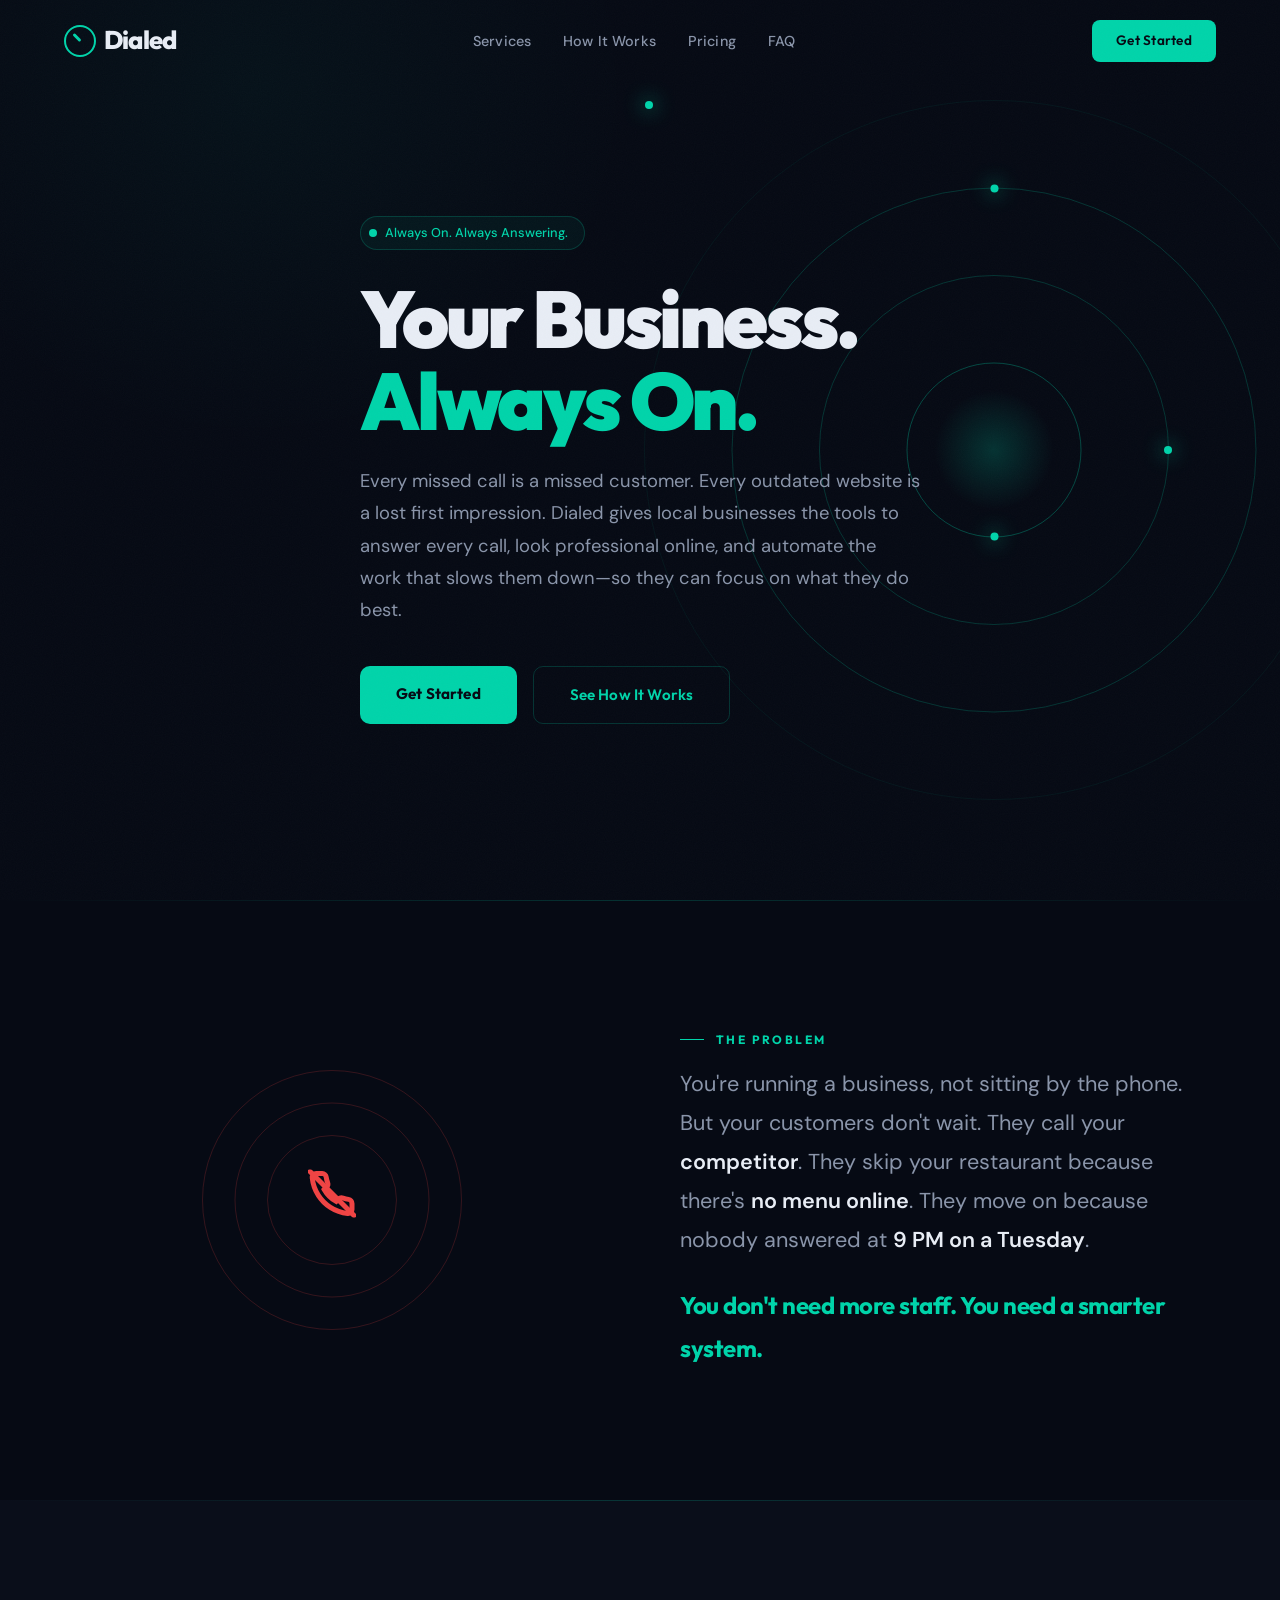
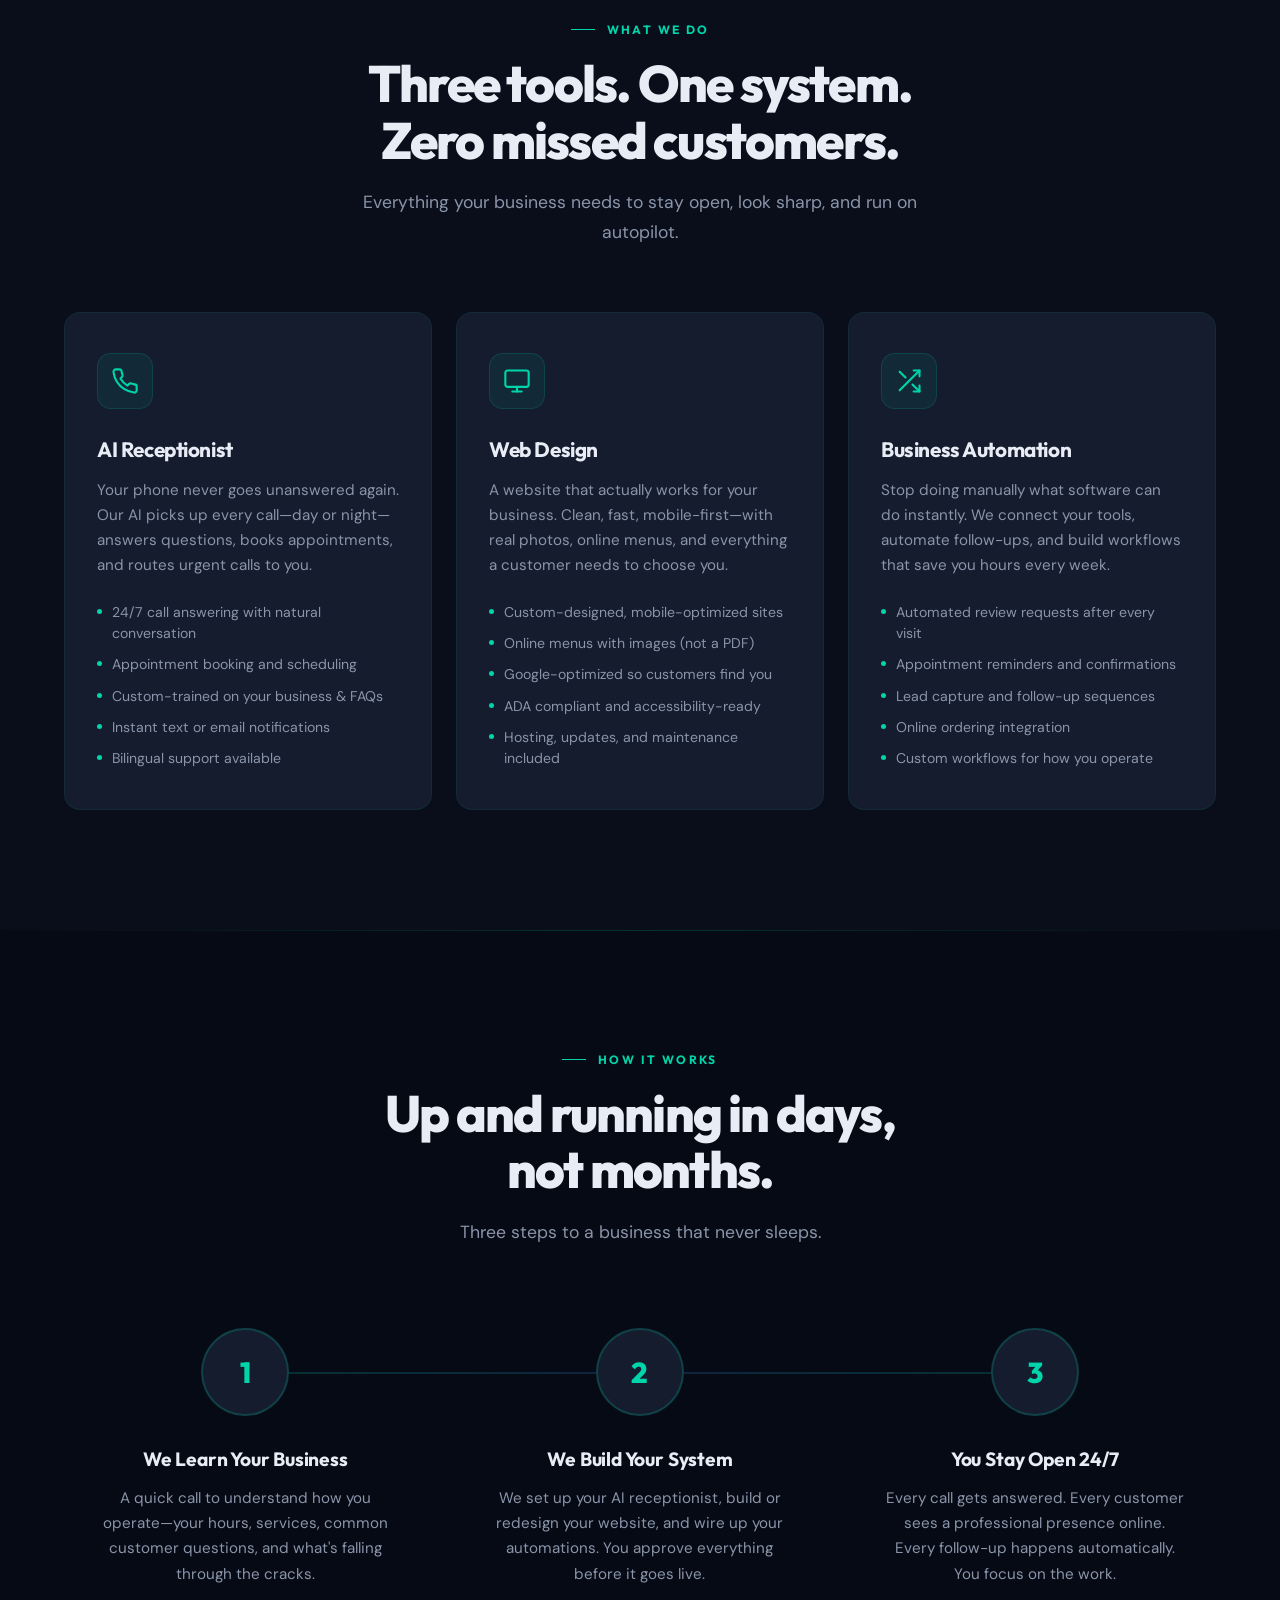
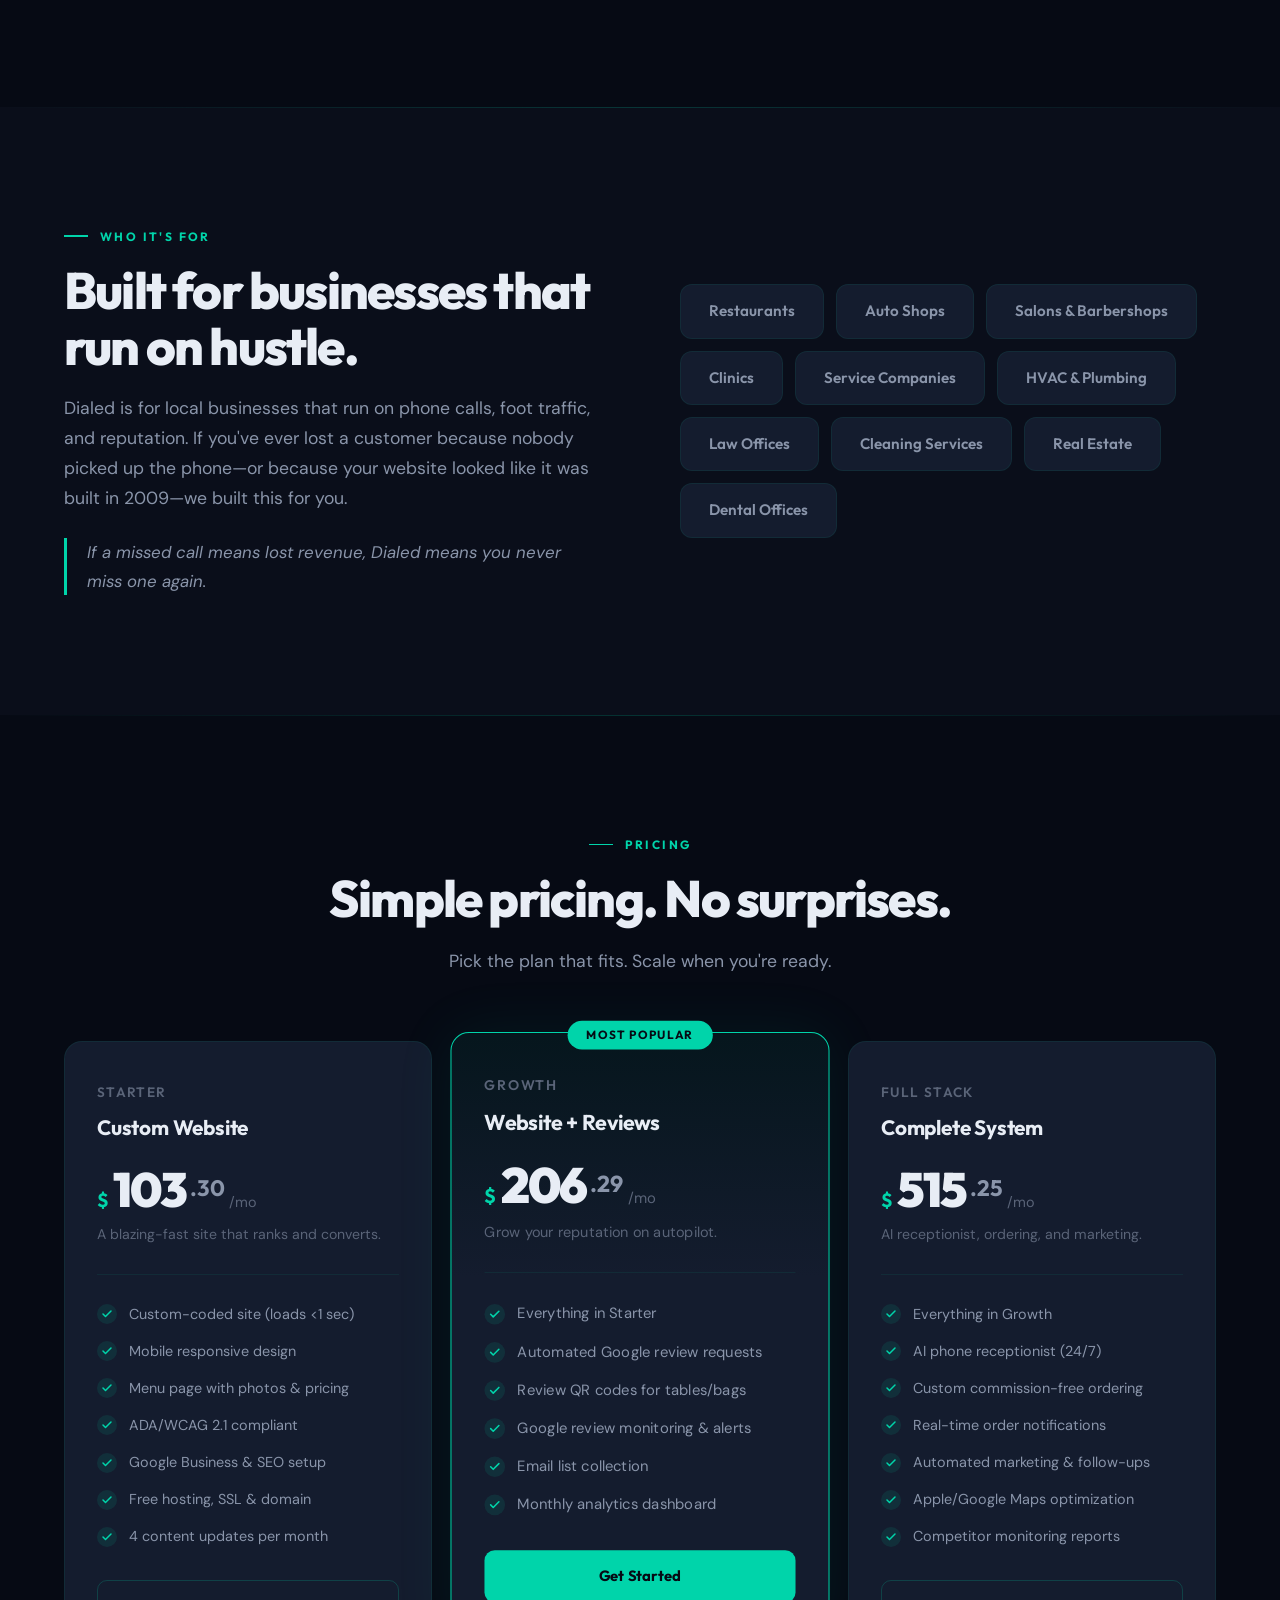
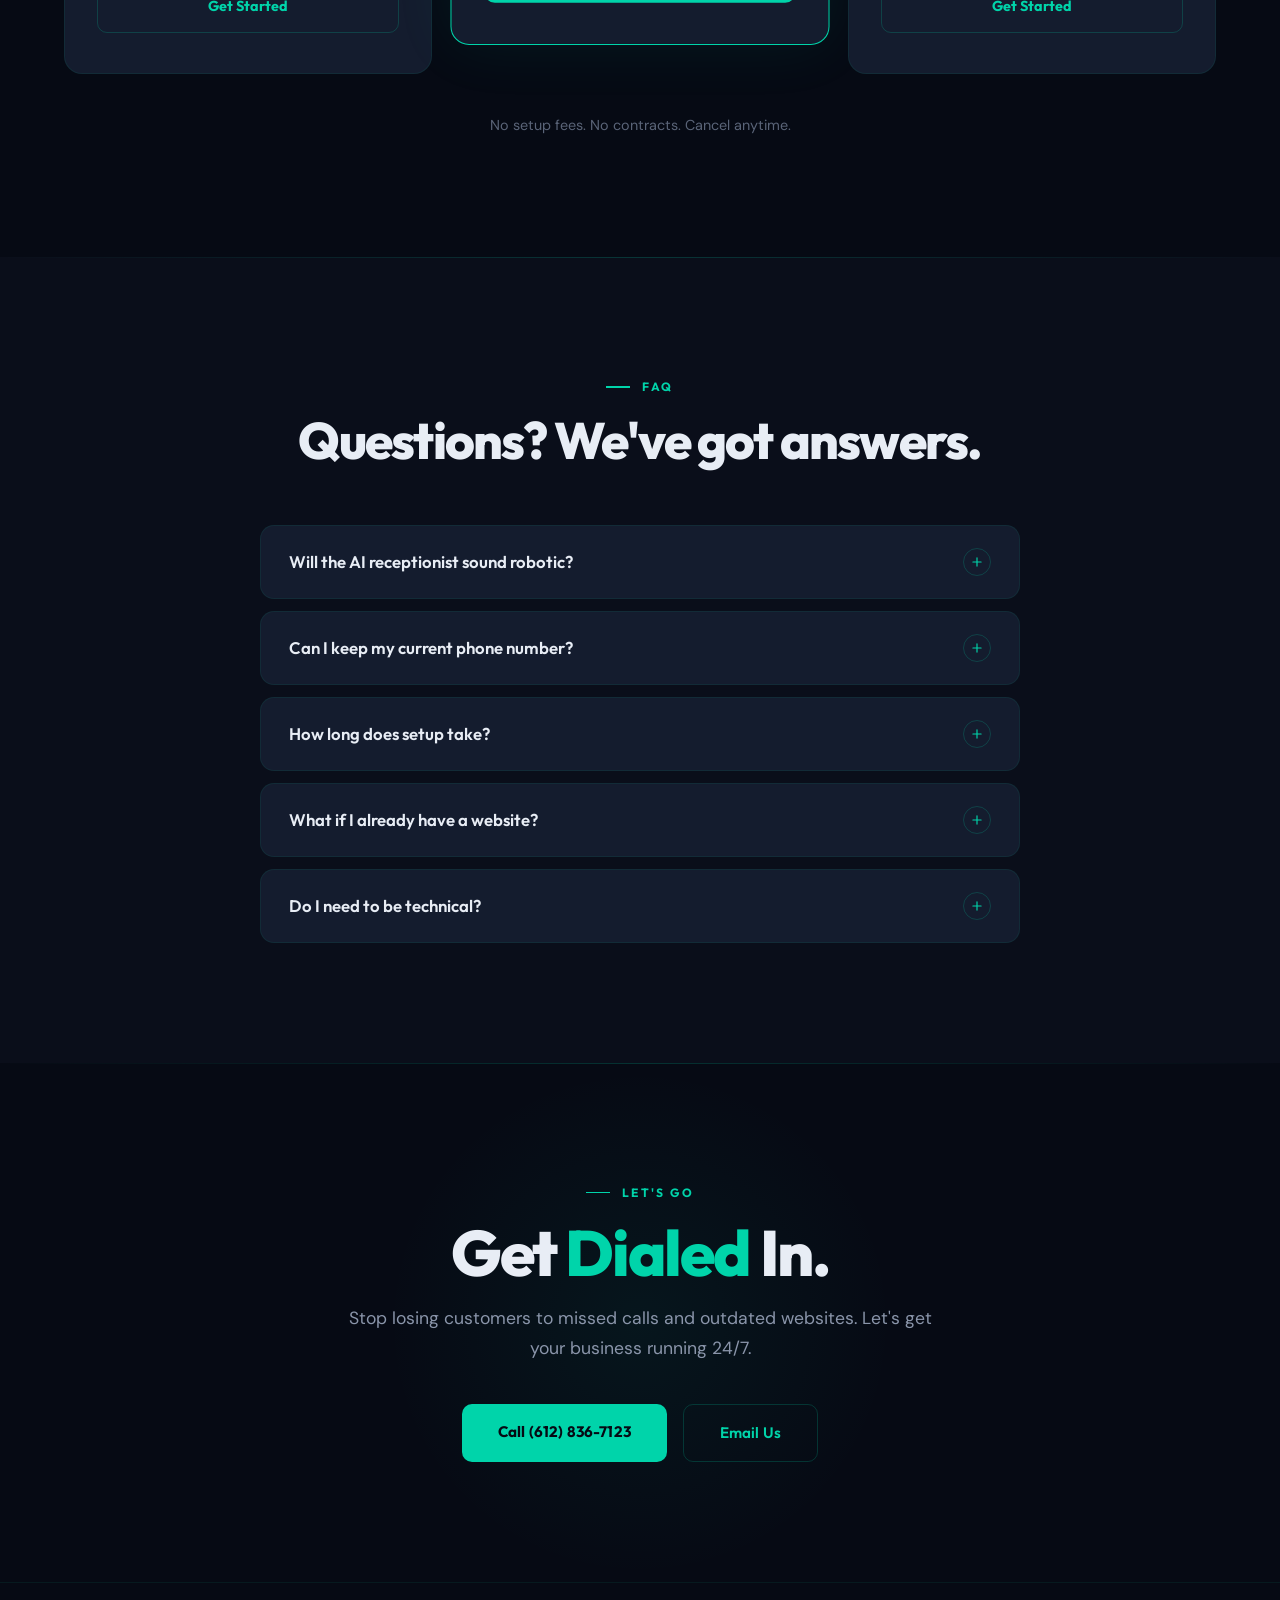
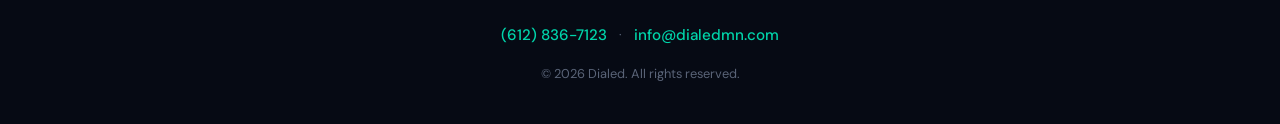
==== commit 569ab269: "Add Stripe payment links, updated pricing, phone number, .env setup" ====
--- a/index.html
+++ b/index.html
@@ -233,63 +233,68 @@
       <!-- Starter -->
       <div class="pricing-card reveal reveal-delay-1">
         <div class="pricing-tier">Starter</div>
-        <div class="pricing-name">AI Receptionist</div>
+        <div class="pricing-name">Custom Website</div>
         <div class="pricing-price">
           <span class="dollar">$</span>
-          <span class="amount">149</span>
+          <span class="amount">103</span><span class="cents">.30</span>
           <span class="period">/mo</span>
         </div>
-        <p class="pricing-desc">Your phone answered 24/7, starting today.</p>
+        <p class="pricing-desc">A blazing-fast site that ranks and converts.</p>
         <ul class="pricing-features">
-          <li><span class="check"><svg viewBox="0 0 24 24" fill="none" stroke="var(--accent)" stroke-width="3" stroke-linecap="round" stroke-linejoin="round"><polyline points="20 6 9 17 4 12"/></svg></span>AI-powered call answering 24/7</li>
-          <li><span class="check"><svg viewBox="0 0 24 24" fill="none" stroke="var(--accent)" stroke-width="3" stroke-linecap="round" stroke-linejoin="round"><polyline points="20 6 9 17 4 12"/></svg></span>Custom-trained on your business</li>
-          <li><span class="check"><svg viewBox="0 0 24 24" fill="none" stroke="var(--accent)" stroke-width="3" stroke-linecap="round" stroke-linejoin="round"><polyline points="20 6 9 17 4 12"/></svg></span>Call summaries and notifications</li>
-          <li><span class="check"><svg viewBox="0 0 24 24" fill="none" stroke="var(--accent)" stroke-width="3" stroke-linecap="round" stroke-linejoin="round"><polyline points="20 6 9 17 4 12"/></svg></span>Up to 100 calls/month included</li>
-        </ul>
-        <a href="#cta" class="pricing-cta">Start Free Trial</a>
+          <li><span class="check"><svg viewBox="0 0 24 24" fill="none" stroke="var(--accent)" stroke-width="3" stroke-linecap="round" stroke-linejoin="round"><polyline points="20 6 9 17 4 12"/></svg></span>Custom-coded site (loads &lt;1 sec)</li>
+          <li><span class="check"><svg viewBox="0 0 24 24" fill="none" stroke="var(--accent)" stroke-width="3" stroke-linecap="round" stroke-linejoin="round"><polyline points="20 6 9 17 4 12"/></svg></span>Mobile responsive design</li>
+          <li><span class="check"><svg viewBox="0 0 24 24" fill="none" stroke="var(--accent)" stroke-width="3" stroke-linecap="round" stroke-linejoin="round"><polyline points="20 6 9 17 4 12"/></svg></span>Menu page with photos &amp; pricing</li>
+          <li><span class="check"><svg viewBox="0 0 24 24" fill="none" stroke="var(--accent)" stroke-width="3" stroke-linecap="round" stroke-linejoin="round"><polyline points="20 6 9 17 4 12"/></svg></span>ADA/WCAG 2.1 compliant</li>
+          <li><span class="check"><svg viewBox="0 0 24 24" fill="none" stroke="var(--accent)" stroke-width="3" stroke-linecap="round" stroke-linejoin="round"><polyline points="20 6 9 17 4 12"/></svg></span>Google Business &amp; SEO setup</li>
+          <li><span class="check"><svg viewBox="0 0 24 24" fill="none" stroke="var(--accent)" stroke-width="3" stroke-linecap="round" stroke-linejoin="round"><polyline points="20 6 9 17 4 12"/></svg></span>Free hosting, SSL &amp; domain</li>
+          <li><span class="check"><svg viewBox="0 0 24 24" fill="none" stroke="var(--accent)" stroke-width="3" stroke-linecap="round" stroke-linejoin="round"><polyline points="20 6 9 17 4 12"/></svg></span>4 content updates per month</li>
+        </ul>
+        <a href="https://buy.stripe.com/test_aFa00jbaZdhBfZvfM26oo00" class="pricing-cta" target="_blank" rel="noopener">Get Started</a>
       </div>
       <!-- Growth (Featured) -->
       <div class="pricing-card featured reveal reveal-delay-2">
         <div class="pricing-badge">Most Popular</div>
         <div class="pricing-tier">Growth</div>
-        <div class="pricing-name">Receptionist + Website</div>
+        <div class="pricing-name">Website + Reviews</div>
         <div class="pricing-price">
           <span class="dollar">$</span>
-          <span class="amount">249</span>
+          <span class="amount">206</span><span class="cents">.29</span>
           <span class="period">/mo</span>
         </div>
-        <p class="pricing-desc">Answer calls and look sharp online.</p>
+        <p class="pricing-desc">Grow your reputation on autopilot.</p>
         <ul class="pricing-features">
           <li><span class="check"><svg viewBox="0 0 24 24" fill="none" stroke="var(--accent)" stroke-width="3" stroke-linecap="round" stroke-linejoin="round"><polyline points="20 6 9 17 4 12"/></svg></span>Everything in Starter</li>
-          <li><span class="check"><svg viewBox="0 0 24 24" fill="none" stroke="var(--accent)" stroke-width="3" stroke-linecap="round" stroke-linejoin="round"><polyline points="20 6 9 17 4 12"/></svg></span>Custom-designed website</li>
-          <li><span class="check"><svg viewBox="0 0 24 24" fill="none" stroke="var(--accent)" stroke-width="3" stroke-linecap="round" stroke-linejoin="round"><polyline points="20 6 9 17 4 12"/></svg></span>Online menu with images</li>
-          <li><span class="check"><svg viewBox="0 0 24 24" fill="none" stroke="var(--accent)" stroke-width="3" stroke-linecap="round" stroke-linejoin="round"><polyline points="20 6 9 17 4 12"/></svg></span>Google SEO optimization</li>
-          <li><span class="check"><svg viewBox="0 0 24 24" fill="none" stroke="var(--accent)" stroke-width="3" stroke-linecap="round" stroke-linejoin="round"><polyline points="20 6 9 17 4 12"/></svg></span>Hosting and monthly updates</li>
-        </ul>
-        <a href="#cta" class="pricing-cta">Start Free Trial</a>
-      </div>
-      <!-- Pro -->
+          <li><span class="check"><svg viewBox="0 0 24 24" fill="none" stroke="var(--accent)" stroke-width="3" stroke-linecap="round" stroke-linejoin="round"><polyline points="20 6 9 17 4 12"/></svg></span>Automated Google review requests</li>
+          <li><span class="check"><svg viewBox="0 0 24 24" fill="none" stroke="var(--accent)" stroke-width="3" stroke-linecap="round" stroke-linejoin="round"><polyline points="20 6 9 17 4 12"/></svg></span>Review QR codes for tables/bags</li>
+          <li><span class="check"><svg viewBox="0 0 24 24" fill="none" stroke="var(--accent)" stroke-width="3" stroke-linecap="round" stroke-linejoin="round"><polyline points="20 6 9 17 4 12"/></svg></span>Google review monitoring &amp; alerts</li>
+          <li><span class="check"><svg viewBox="0 0 24 24" fill="none" stroke="var(--accent)" stroke-width="3" stroke-linecap="round" stroke-linejoin="round"><polyline points="20 6 9 17 4 12"/></svg></span>Email list collection</li>
+          <li><span class="check"><svg viewBox="0 0 24 24" fill="none" stroke="var(--accent)" stroke-width="3" stroke-linecap="round" stroke-linejoin="round"><polyline points="20 6 9 17 4 12"/></svg></span>Monthly analytics dashboard</li>
+        </ul>
+        <a href="https://buy.stripe.com/test_3cIaEX0wl4L55kR7fw6oo01" class="pricing-cta" target="_blank" rel="noopener">Get Started</a>
+      </div>
+      <!-- Full Stack -->
       <div class="pricing-card reveal reveal-delay-3">
-        <div class="pricing-tier">Pro</div>
-        <div class="pricing-name">Full Automation Bundle</div>
+        <div class="pricing-tier">Full Stack</div>
+        <div class="pricing-name">Complete System</div>
         <div class="pricing-price">
           <span class="dollar">$</span>
-          <span class="amount">399</span>
+          <span class="amount">515</span><span class="cents">.25</span>
           <span class="period">/mo</span>
         </div>
-        <p class="pricing-desc">The complete system. Fully automated.</p>
+        <p class="pricing-desc">AI receptionist, ordering, and marketing.</p>
         <ul class="pricing-features">
           <li><span class="check"><svg viewBox="0 0 24 24" fill="none" stroke="var(--accent)" stroke-width="3" stroke-linecap="round" stroke-linejoin="round"><polyline points="20 6 9 17 4 12"/></svg></span>Everything in Growth</li>
-          <li><span class="check"><svg viewBox="0 0 24 24" fill="none" stroke="var(--accent)" stroke-width="3" stroke-linecap="round" stroke-linejoin="round"><polyline points="20 6 9 17 4 12"/></svg></span>Automated review requests</li>
-          <li><span class="check"><svg viewBox="0 0 24 24" fill="none" stroke="var(--accent)" stroke-width="3" stroke-linecap="round" stroke-linejoin="round"><polyline points="20 6 9 17 4 12"/></svg></span>Appointment reminders via SMS</li>
-          <li><span class="check"><svg viewBox="0 0 24 24" fill="none" stroke="var(--accent)" stroke-width="3" stroke-linecap="round" stroke-linejoin="round"><polyline points="20 6 9 17 4 12"/></svg></span>Lead capture &amp; follow-up workflows</li>
-          <li><span class="check"><svg viewBox="0 0 24 24" fill="none" stroke="var(--accent)" stroke-width="3" stroke-linecap="round" stroke-linejoin="round"><polyline points="20 6 9 17 4 12"/></svg></span>Online ordering integration</li>
-          <li><span class="check"><svg viewBox="0 0 24 24" fill="none" stroke="var(--accent)" stroke-width="3" stroke-linecap="round" stroke-linejoin="round"><polyline points="20 6 9 17 4 12"/></svg></span>Priority support</li>
-        </ul>
-        <a href="#cta" class="pricing-cta">Start Free Trial</a>
-      </div>
-    </div>
-    <p class="pricing-note reveal">All plans include a 7-day free trial. No contracts. Cancel anytime.</p>
+          <li><span class="check"><svg viewBox="0 0 24 24" fill="none" stroke="var(--accent)" stroke-width="3" stroke-linecap="round" stroke-linejoin="round"><polyline points="20 6 9 17 4 12"/></svg></span>AI phone receptionist (24/7)</li>
+          <li><span class="check"><svg viewBox="0 0 24 24" fill="none" stroke="var(--accent)" stroke-width="3" stroke-linecap="round" stroke-linejoin="round"><polyline points="20 6 9 17 4 12"/></svg></span>Custom commission-free ordering</li>
+          <li><span class="check"><svg viewBox="0 0 24 24" fill="none" stroke="var(--accent)" stroke-width="3" stroke-linecap="round" stroke-linejoin="round"><polyline points="20 6 9 17 4 12"/></svg></span>Real-time order notifications</li>
+          <li><span class="check"><svg viewBox="0 0 24 24" fill="none" stroke="var(--accent)" stroke-width="3" stroke-linecap="round" stroke-linejoin="round"><polyline points="20 6 9 17 4 12"/></svg></span>Automated marketing &amp; follow-ups</li>
+          <li><span class="check"><svg viewBox="0 0 24 24" fill="none" stroke="var(--accent)" stroke-width="3" stroke-linecap="round" stroke-linejoin="round"><polyline points="20 6 9 17 4 12"/></svg></span>Apple/Google Maps optimization</li>
+          <li><span class="check"><svg viewBox="0 0 24 24" fill="none" stroke="var(--accent)" stroke-width="3" stroke-linecap="round" stroke-linejoin="round"><polyline points="20 6 9 17 4 12"/></svg></span>Competitor monitoring reports</li>
+        </ul>
+        <a href="https://buy.stripe.com/test_8x25kDfrffpJ5kR7fw6oo02" class="pricing-cta" target="_blank" rel="noopener">Get Started</a>
+      </div>
+    </div>
+    <p class="pricing-note reveal">No setup fees. No contracts. Cancel anytime.</p>
   </div>
 </section>
 
@@ -348,7 +353,10 @@
       <span class="section-label" style="justify-content:center;">Let's Go</span>
       <h2 class="section-title">Get <span style="color:var(--accent)">Dialed</span> In.</h2>
       <p class="section-subtitle">Stop losing customers to missed calls and outdated websites. Let's get your business running 24/7.</p>
-      <a href="mailto:info@dialedmn.com" class="btn-primary" style="display:inline-flex;margin-top:8px;">Start Your Free Trial</a>
+      <div class="hero-ctas" style="justify-content:center;margin-top:8px;">
+        <a href="tel:+16128367123" class="btn-primary">Call (612) 836-7123</a>
+        <a href="mailto:info@dialedmn.com" class="btn-secondary">Email Us</a>
+      </div>
     </div>
   </div>
 </section>
@@ -357,7 +365,11 @@
 <footer class="footer">
   <div class="container">
     <div class="footer-inner">
-      <div class="footer-email"><a href="mailto:info@dialedmn.com">info@dialedmn.com</a></div>
+      <div class="footer-contact">
+        <a href="tel:+16128367123">(612) 836-7123</a>
+        <span class="footer-divider">&middot;</span>
+        <a href="mailto:info@dialedmn.com">info@dialedmn.com</a>
+      </div>
       <p class="footer-copy">&copy; 2026 Dialed. All rights reserved.</p>
     </div>
   </div>
--- a/styles.css
+++ b/styles.css
@@ -884,6 +884,14 @@
   color: var(--text-primary);
   line-height: 1;
 }
+.pricing-price .cents {
+  font-family: var(--font-display);
+  font-weight: 700;
+  font-size: 1.4rem;
+  color: var(--text-secondary);
+  align-self: flex-start;
+  margin-top: 6px;
+}
 .pricing-price .period {
   font-size: 0.9rem;
   color: var(--text-muted);
@@ -1094,13 +1102,24 @@
   align-items: center;
   gap: 16px;
 }
-.footer-email a {
+.footer-contact {
+  display: flex;
+  align-items: center;
+  gap: 12px;
+  flex-wrap: wrap;
+  justify-content: center;
+}
+.footer-contact a {
   color: var(--accent);
   font-weight: 500;
   font-size: 0.95rem;
   transition: color 0.3s;
 }
-.footer-email a:hover { color: var(--accent-bright); }
+.footer-contact a:hover { color: var(--accent-bright); }
+.footer-divider {
+  color: var(--text-muted);
+  font-size: 0.8rem;
+}
 .footer-copy {
   font-size: 0.8rem;
   color: var(--text-muted);
